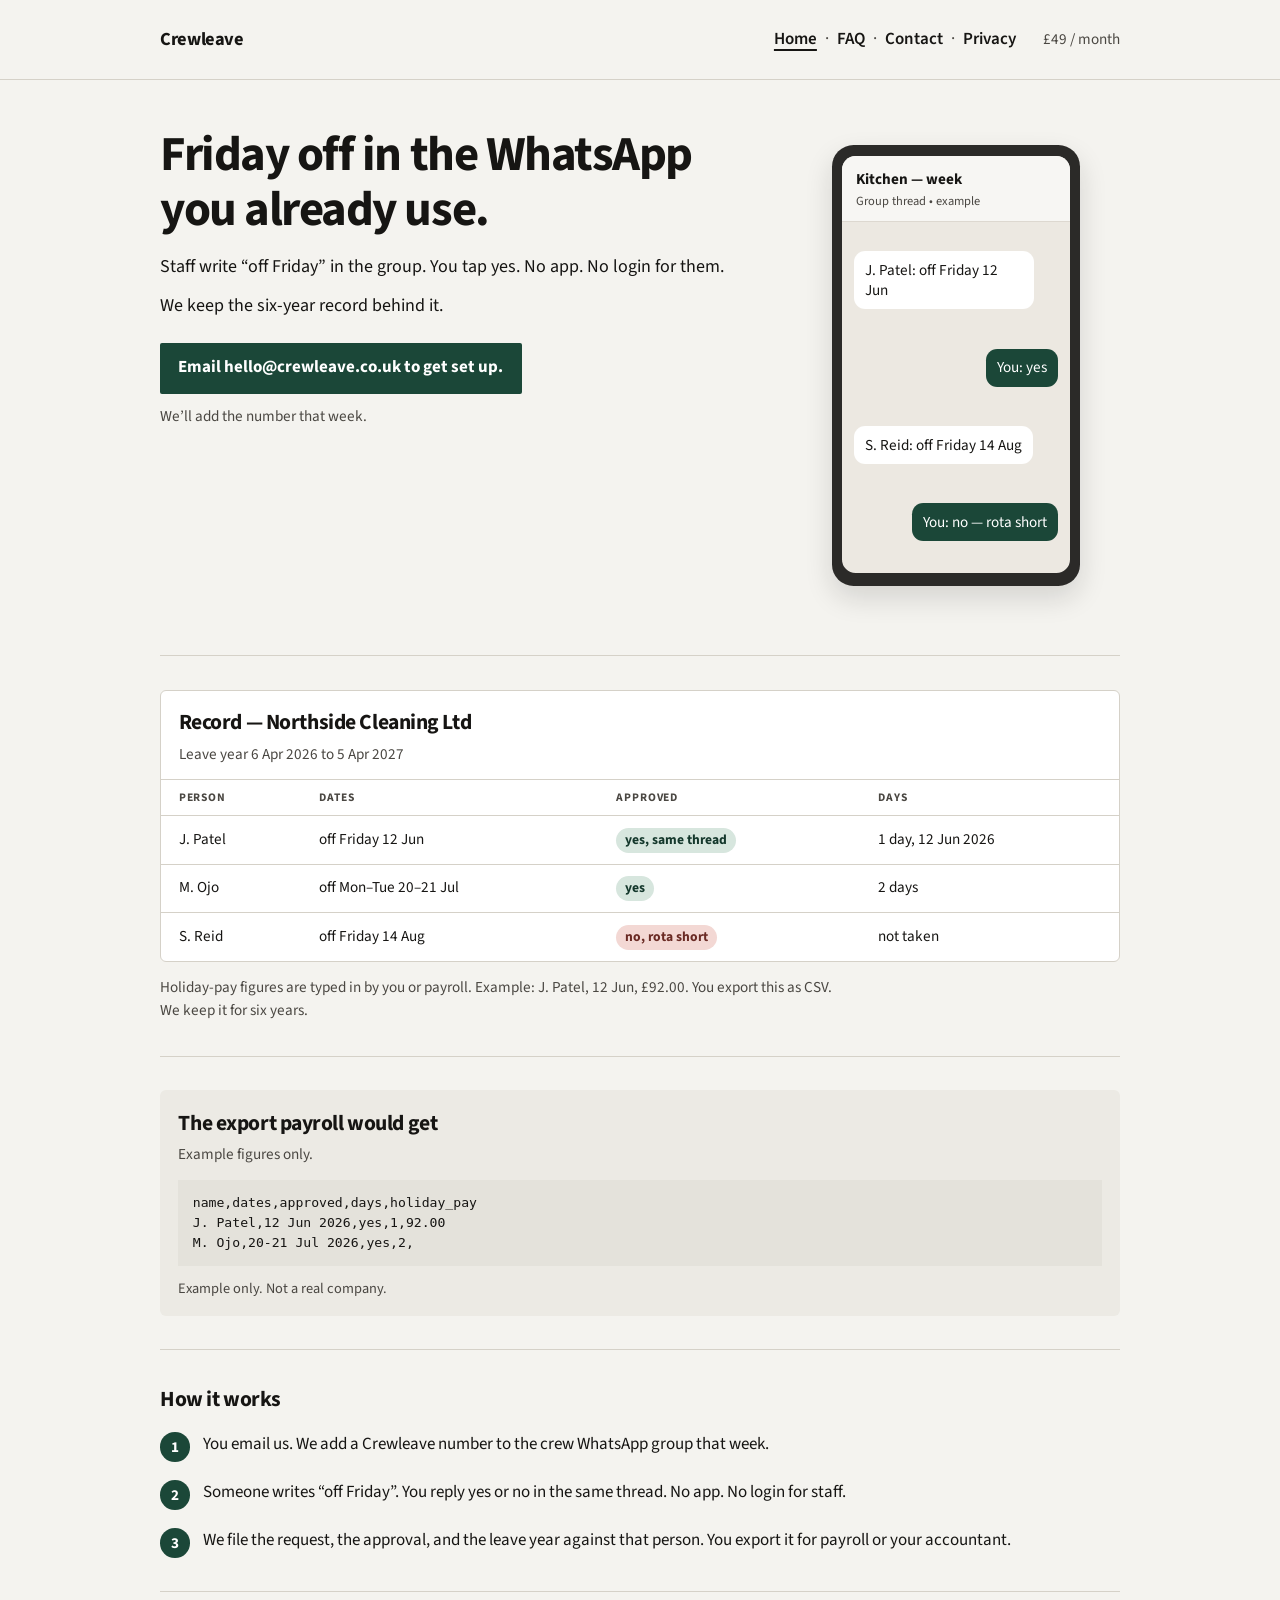
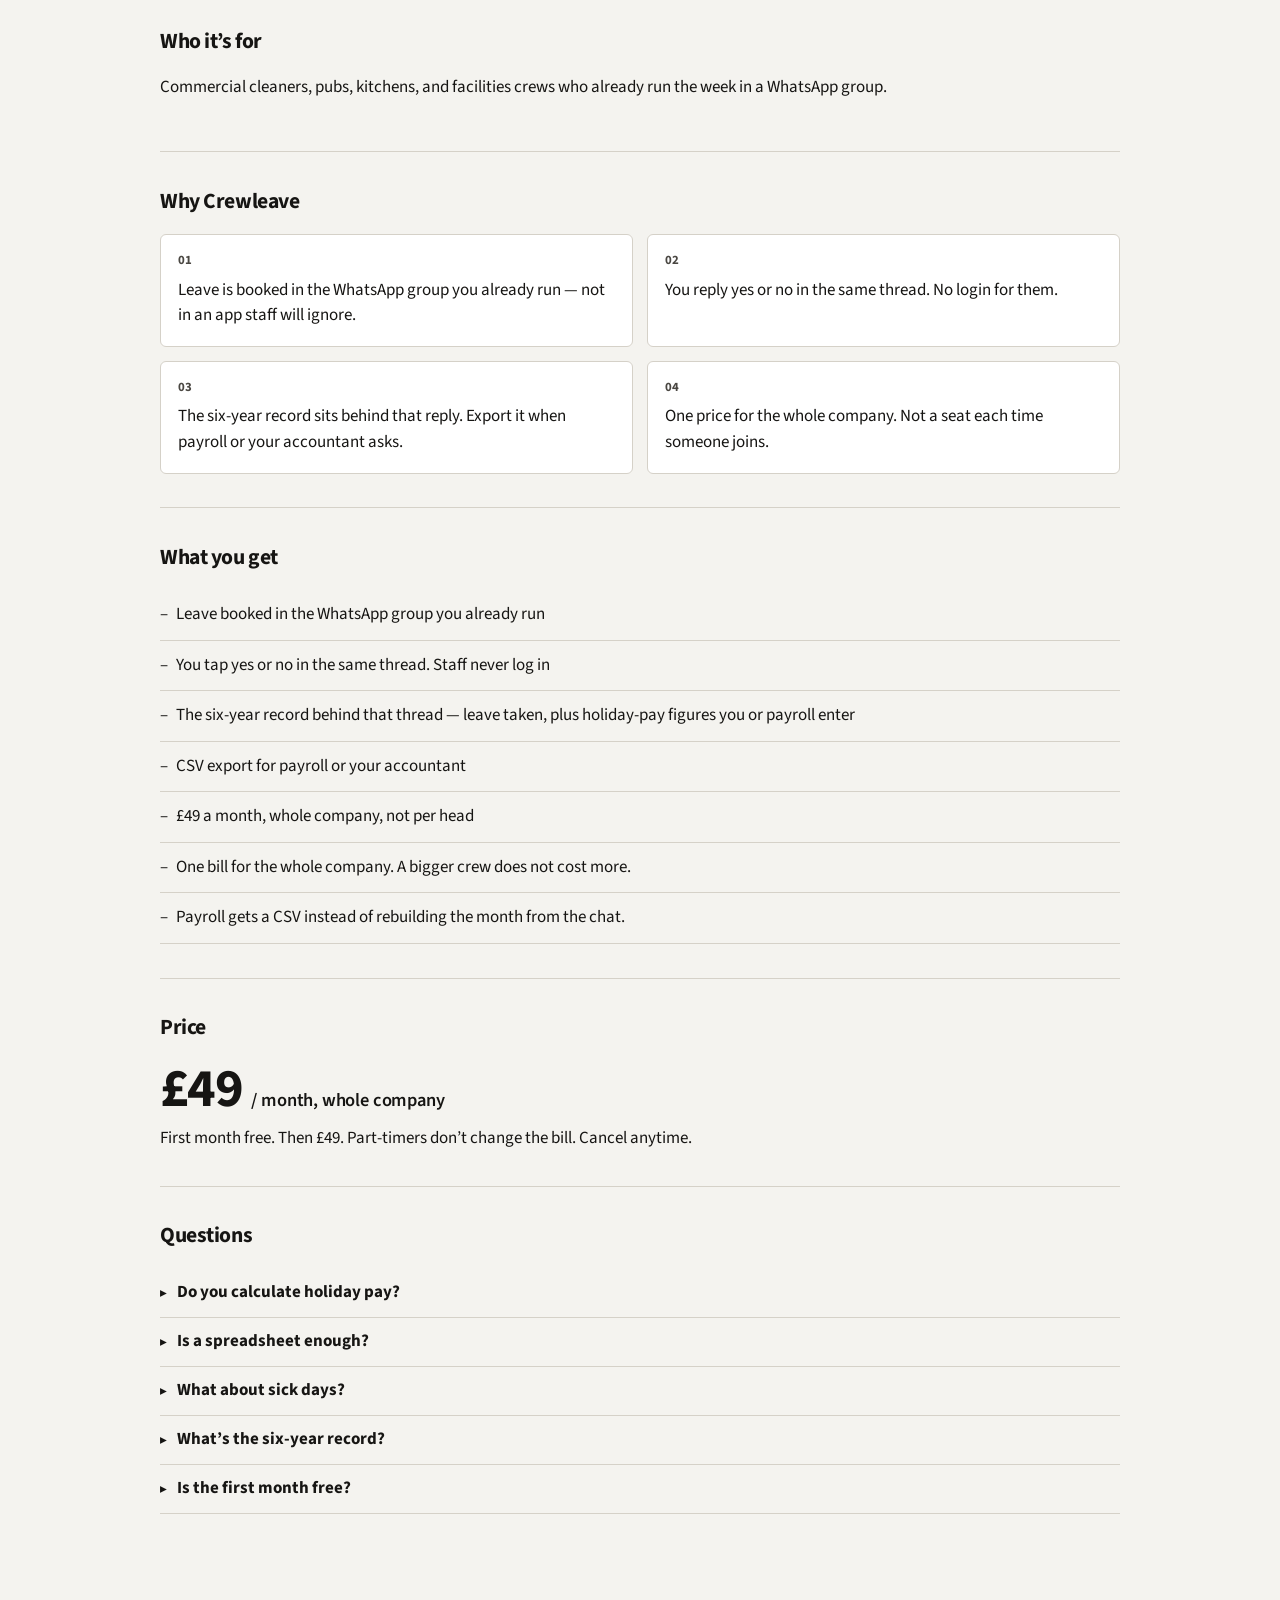
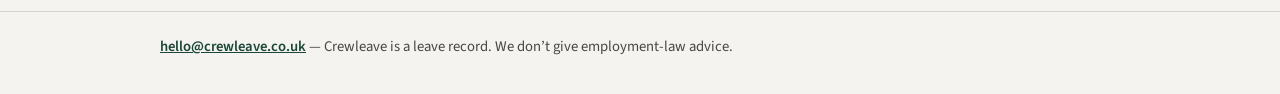
==== index.html @ d90e50fc "Ship professional Crewleave site on GitHub Pages Replace the craft one-pager with the locked four-pa" ====
<!DOCTYPE html>
<html lang="en-GB">
<head>
  <meta charset="utf-8" />
  <meta name="viewport" content="width=device-width, initial-scale=1" />
  <title>Crewleave — Friday off in the WhatsApp you already use.</title>
  <meta name="description" content="Staff write “off Friday” in the group. You tap yes. No app. No login for them. We keep the six-year record behind it. First month free. Then £49 a month, whole company." />
  <meta name="theme-color" content="#f4f3ef" />
  <link rel="canonical" href="https://crewleave.co.uk/" />
  <link rel="icon" href="/favicon.svg" type="image/svg+xml" />
  <link rel="apple-touch-icon" href="/apple-touch-icon.png" />
  <meta property="og:type" content="website" />
  <meta property="og:site_name" content="Crewleave" />
  <meta property="og:title" content="Crewleave — Friday off in the WhatsApp you already use." />
  <meta property="og:description" content="Staff write “off Friday” in the group. You tap yes. No app. No login for them. We keep the six-year record behind it." />
  <meta property="og:url" content="https://crewleave.co.uk/" />
  <meta property="og:image" content="https://crewleave.co.uk/og.png" />
  <meta property="og:locale" content="en_GB" />
  <meta name="twitter:card" content="summary_large_image" />
  <meta name="twitter:title" content="Crewleave — Friday off in the WhatsApp you already use." />
  <meta name="twitter:description" content="Staff write “off Friday” in the group. You tap yes. No app. No login for them. We keep the six-year record behind it." />
  <meta name="twitter:image" content="https://crewleave.co.uk/og.png" />
  <link rel="stylesheet" href="styles.css" />
</head>
<body>
  <a class="skip" href="#main">Skip to content</a>
  <header class="site-header">
    <div class="wrap header-inner">
      <a class="mark" href="/">Crewleave</a>
      <nav class="site-nav" aria-label="Primary">
        <a href="/" aria-current="page">Home</a><span class="sep" aria-hidden="true"> · </span>
        <a href="/faq.html">FAQ</a><span class="sep" aria-hidden="true"> · </span>
        <a href="/contact.html">Contact</a><span class="sep" aria-hidden="true"> · </span>
        <a href="/privacy.html">Privacy</a>
      </nav>
      <p class="price-tag">£49 / month</p>
    </div>
  </header>

  <main id="main" class="page-main">
    <div class="wrap">
      <section class="hero">
        <div>
          <h1>Friday off in the WhatsApp you already use.</h1>
          <p class="lede">Staff write “off Friday” in the group. You tap yes. No app. No login for them.</p>
          <p class="lede">We keep the six-year record behind it.</p>
          <a class="cta" href="mailto:hello@crewleave.co.uk">Email hello@crewleave.co.uk to get set up.</a>
          <p class="cta-note">We’ll add the number that week.</p>
        </div>
        <figure class="phone" aria-label="Example group thread only">
          <div class="phone-screen">
            <div class="phone-bar">
              <div class="phone-title">Kitchen — week</div>
              <div class="phone-sub">Group thread • example</div>
            </div>
            <div class="thread">
              <p class="bubble in">J. Patel: off Friday 12 Jun</p>
              <p class="bubble out">You: yes</p>
              <p class="bubble in">S. Reid: off Friday 14 Aug</p>
              <p class="bubble out">You: no — rota short</p>
            </div>
          </div>
        </figure>
      </section>

      <section class="section" aria-labelledby="record-title">
        <div class="record">
          <div class="record-head">
            <h2 id="record-title">Record — Northside Cleaning Ltd</h2>
            <p class="record-sub">Leave year 6 Apr 2026 to 5 Apr 2027</p>
          </div>
          <table class="record-table">
            <thead>
              <tr>
                <th scope="col">Person</th>
                <th scope="col">Dates</th>
                <th scope="col">Approved</th>
                <th scope="col">Days</th>
              </tr>
            </thead>
            <tbody>
              <tr>
                <td data-label="Person">J. Patel</td>
                <td data-label="Dates">off Friday 12 Jun</td>
                <td data-label="Approved"><span class="pill yes">yes, same thread</span></td>
                <td data-label="Days">1 day, 12 Jun 2026</td>
              </tr>
              <tr>
                <td data-label="Person">M. Ojo</td>
                <td data-label="Dates">off Mon–Tue 20–21 Jul</td>
                <td data-label="Approved"><span class="pill yes">yes</span></td>
                <td data-label="Days">2 days</td>
              </tr>
              <tr>
                <td data-label="Person">S. Reid</td>
                <td data-label="Dates">off Friday 14 Aug</td>
                <td data-label="Approved"><span class="pill no">no, rota short</span></td>
                <td data-label="Days">not taken</td>
              </tr>
            </tbody>
          </table>
        </div>
        <p class="record-note">Holiday-pay figures are typed in by you or payroll. Example: J. Patel, 12 Jun, £92.00. You export this as CSV. We keep it for six years.</p>
      </section>

      <section class="section" aria-labelledby="csv-title">
        <div class="csv">
          <h2 id="csv-title">The export payroll would get</h2>
          <p class="csv-kicker">Example figures only.</p>
          <pre>name,dates,approved,days,holiday_pay
J. Patel,12 Jun 2026,yes,1,92.00
M. Ojo,20-21 Jul 2026,yes,2,</pre>
          <p class="csv-caption">Example only. Not a real company.</p>
        </div>
      </section>

      <section class="section" aria-labelledby="how-title">
        <h2 id="how-title">How it works</h2>
        <ol class="steps">
          <li><span class="num" aria-hidden="true">1</span><span>You email us. We add a Crewleave number to the crew WhatsApp group that week.</span></li>
          <li><span class="num" aria-hidden="true">2</span><span>Someone writes “off Friday”. You reply yes or no in the same thread. No app. No login for staff.</span></li>
          <li><span class="num" aria-hidden="true">3</span><span>We file the request, the approval, and the leave year against that person. You export it for payroll or your accountant.</span></li>
        </ol>
      </section>

      <section class="section" aria-labelledby="who-title">
        <h2 id="who-title">Who it’s for</h2>
        <p>Commercial cleaners, pubs, kitchens, and facilities crews who already run the week in a WhatsApp group.</p>
      </section>

      <section class="section" aria-labelledby="why-title">
        <h2 id="why-title">Why Crewleave</h2>
        <div class="why-grid">
          <article class="why-card">
            <span class="why-n">01</span>
            <p>Leave is booked in the WhatsApp group you already run — not in an app staff will ignore.</p>
          </article>
          <article class="why-card">
            <span class="why-n">02</span>
            <p>You reply yes or no in the same thread. No login for them.</p>
          </article>
          <article class="why-card">
            <span class="why-n">03</span>
            <p>The six-year record sits behind that reply. Export it when payroll or your accountant asks.</p>
          </article>
          <article class="why-card">
            <span class="why-n">04</span>
            <p>One price for the whole company. Not a seat each time someone joins.</p>
          </article>
        </div>
      </section>

      <section class="section" aria-labelledby="get-title">
        <h2 id="get-title">What you get</h2>
        <ul class="get">
          <li>Leave booked in the WhatsApp group you already run</li>
          <li>You tap yes or no in the same thread. Staff never log in</li>
          <li>The six-year record behind that thread — leave taken, plus holiday-pay figures you or payroll enter</li>
          <li>CSV export for payroll or your accountant</li>
          <li>£49 a month, whole company, not per head</li>
          <li>One bill for the whole company. A bigger crew does not cost more.</li>
          <li>Payroll gets a CSV instead of rebuilding the month from the chat.</li>
        </ul>
      </section>

      <section class="section price-block">
        <h2>Price</h2>
        <p class="amount">£49 <span>/ month, whole company</span></p>
        <p>First month free. Then £49. Part-timers don’t change the bill. Cancel anytime.</p>
      </section>

      <section class="section faq" aria-labelledby="q-title">
        <h2 id="q-title">Questions</h2>
        <details>
          <summary>Do you calculate holiday pay?</summary>
          <p>No. You or payroll already do. We store the figure and the days. We are not your HR advisor.</p>
        </details>
        <details>
          <summary>Is a spreadsheet enough?</summary>
          <p>Yes. You can keep records in any format you reasonably think fit. Crewleave is for when that spreadsheet stays empty.</p>
        </details>
        <details>
          <summary>What about sick days?</summary>
          <p>Holiday only. Keep sickness off this thread.</p>
        </details>
        <details>
          <summary>What’s the six-year record?</summary>
          <p>UK employers now have to keep adequate annual-leave and holiday-pay records for six years. A spreadsheet is allowed. This is the version that gets filled in, because it lives in the group.</p>
        </details>
        <details>
          <summary>Is the first month free?</summary>
          <p>Yes. Use it with a live crew. Then £49 a month. Cancel anytime — including in that first month.</p>
        </details>
      </section>
    </div>
  </main>

  <footer class="site-footer">
    <div class="wrap">
      <p><a href="mailto:hello@crewleave.co.uk">hello@crewleave.co.uk</a> — Crewleave is a leave record. We don’t give employment-law advice.</p>
    </div>
  </footer>
</body>
</html>
---- styles.css ----
@font-face {
  font-family: "Source Sans 3";
  font-style: normal;
  font-weight: 400;
  font-display: swap;
  src: url("fonts/source-sans-3-400.woff2") format("woff2");
}
@font-face {
  font-family: "Source Sans 3";
  font-style: normal;
  font-weight: 600;
  font-display: swap;
  src: url("fonts/source-sans-3-600.woff2") format("woff2");
}
@font-face {
  font-family: "Source Sans 3";
  font-style: normal;
  font-weight: 700;
  font-display: swap;
  src: url("fonts/source-sans-3-700.woff2") format("woff2");
}

:root {
  --paper: #f4f3ef;
  --ink: #161513;
  --accent: #1b4738;
  --muted: #4a4742;
  --rule: #d5d1c8;
  --card: #fff;
  --yes-bg: #d7e6de;
  --yes-ink: #14382c;
  --no-bg: #f3d8d4;
  --no-ink: #6a2a24;
  --phone: #2b2a28;
  --thread: #ece8e1;
  --csv: #eceae4;
  --focus: #1b4738;
}

*,
*::before,
*::after { box-sizing: border-box; }

html { scroll-behavior: smooth; }

html, body {
  margin: 0;
  padding: 0;
}

body {
  font-family: "Source Sans 3", "Segoe UI", system-ui, sans-serif;
  background: var(--paper);
  color: var(--ink);
  line-height: 1.5;
  font-size: 1.0625rem;
}

img { max-width: 100%; height: auto; }

a { color: var(--accent); }

a:hover { text-decoration-thickness: 2px; }

:focus-visible {
  outline: 2px solid var(--focus);
  outline-offset: 3px;
}

.skip {
  position: absolute;
  left: 0.75rem;
  top: -3rem;
  background: var(--accent);
  color: #fff;
  padding: 0.6rem 0.9rem;
  text-decoration: none;
  z-index: 10;
}
.skip:focus { top: 0.75rem; }

.wrap {
  width: min(960px, calc(100% - 2rem));
  margin-inline: auto;
}

.site-header {
  border-bottom: 1px solid var(--rule);
}

.header-inner {
  display: flex;
  flex-wrap: wrap;
  align-items: center;
  gap: 0.75rem 1.25rem;
  padding: 1.1rem 0;
}

.mark {
  font-weight: 700;
  font-size: 1.15rem;
  color: var(--ink);
  text-decoration: none;
  letter-spacing: -0.02em;
}

.site-nav {
  display: flex;
  flex-wrap: wrap;
  align-items: center;
  gap: 0.15rem 0;
  margin-left: auto;
}

.site-nav a {
  color: var(--ink);
  text-decoration: none;
  padding: 0.55rem 0.45rem;
  min-height: 44px;
  display: inline-flex;
  align-items: center;
  font-weight: 600;
}

.site-nav a[aria-current="page"] {
  text-decoration: underline;
  text-underline-offset: 0.28em;
  text-decoration-thickness: 1.5px;
}

.site-nav .sep {
  color: var(--muted);
  user-select: none;
  padding: 0 0.05rem;
}

.price-tag {
  margin: 0;
  color: var(--muted);
  font-size: 0.95rem;
  font-weight: 400;
}

.page-main { padding-bottom: 4rem; }

.hero {
  display: grid;
  gap: 2.25rem;
  padding: 2.4rem 0 2.75rem;
}

@media (min-width: 860px) {
  .hero {
    grid-template-columns: 1fr 20.5rem;
    align-items: start;
    gap: 3rem;
    padding: 3rem 0 3.25rem;
  }
}

h1 {
  font-size: clamp(2rem, 5vw, 3.05rem);
  line-height: 1.12;
  letter-spacing: -0.03em;
  font-weight: 700;
  margin: 0 0 1rem;
}

.lede {
  margin: 0;
  max-width: 36rem;
  font-size: 1.125rem;
}

.lede + .lede { margin-top: 0.7rem; }

.cta {
  display: inline-flex;
  align-items: center;
  justify-content: center;
  min-height: 48px;
  padding: 0.8rem 1.15rem;
  margin-top: 1.5rem;
  background: var(--accent);
  color: #fff;
  text-decoration: none;
  font-weight: 700;
  border-radius: 2px;
}

.cta:hover { filter: brightness(1.08); }

.cta-note {
  margin: 0.7rem 0 0;
  color: var(--muted);
  font-size: 0.95rem;
}

.phone {
  background: var(--phone);
  border-radius: 1.35rem;
  padding: 0.7rem 0.65rem 0.85rem;
  color: var(--ink);
  box-shadow: 0 12px 28px rgba(22, 21, 19, 0.14);
}

.phone-screen {
  background: var(--thread);
  border-radius: 0.85rem;
  overflow: hidden;
}

.phone-bar {
  background: #f7f6f3;
  padding: 0.7rem 0.85rem 0.65rem;
  border-bottom: 1px solid #ddd8d0;
}

.phone-title {
  font-weight: 700;
  font-size: 0.95rem;
}

.phone-sub {
  color: var(--muted);
  font-size: 0.78rem;
  margin-top: 0.1rem;
}

.thread {
  display: flex;
  flex-direction: column;
  gap: 0.55rem;
  padding: 0.85rem 0.7rem 1rem;
}

.bubble {
  max-width: 88%;
  padding: 0.55rem 0.7rem;
  border-radius: 0.7rem;
  font-size: 0.95rem;
  line-height: 1.35;
}

.bubble.in {
  align-self: flex-start;
  background: #fff;
}

.bubble.out {
  align-self: flex-end;
  background: var(--accent);
  color: #fff;
}

.section {
  padding: 2.1rem 0;
  border-top: 1px solid var(--rule);
}

.section h2 {
  margin: 0 0 1rem;
  font-size: 1.35rem;
  letter-spacing: -0.02em;
}

.record {
  background: var(--card);
  border: 1px solid var(--rule);
  border-radius: 6px;
  overflow: hidden;
}

.record-head {
  padding: 1rem 1.1rem 0.85rem;
}

.record-head h2 { margin: 0; }

.record-sub {
  margin: 0.25rem 0 0;
  color: var(--muted);
  font-size: 0.95rem;
}

.record-table {
  width: 100%;
  border-collapse: collapse;
  font-size: 0.95rem;
}

.record-table th {
  text-align: left;
  font-size: 0.72rem;
  letter-spacing: 0.08em;
  text-transform: uppercase;
  color: var(--muted);
  font-weight: 700;
  padding: 0.55rem 1.1rem;
  border-top: 1px solid var(--rule);
}

.record-table td {
  padding: 0.7rem 1.1rem;
  border-top: 1px solid var(--rule);
  vertical-align: top;
}

.pill {
  display: inline-block;
  border-radius: 999px;
  padding: 0.15rem 0.55rem;
  font-weight: 700;
  font-size: 0.85rem;
}

.pill.yes {
  background: var(--yes-bg);
  color: var(--yes-ink);
}

.pill.no {
  background: var(--no-bg);
  color: var(--no-ink);
}

.record-note {
  margin: 0.9rem 0 0;
  color: var(--muted);
  font-size: 0.95rem;
  max-width: 42rem;
}

.csv {
  background: var(--csv);
  border-radius: 6px;
  padding: 1.1rem 1.15rem 1rem;
}

.csv h2 { margin-bottom: 0.2rem; }

.csv-kicker {
  margin: 0 0 0.85rem;
  color: var(--muted);
  font-size: 0.95rem;
}

.csv pre {
  margin: 0;
  overflow-x: auto;
  background: #e4e2db;
  padding: 0.85rem 0.9rem;
  font-family: ui-monospace, "Cascadia Mono", "DejaVu Sans Mono", monospace;
  font-size: 0.82rem;
  line-height: 1.5;
  color: var(--ink);
}

.csv-caption {
  margin: 0.75rem 0 0;
  color: var(--muted);
  font-size: 0.9rem;
}

.steps {
  list-style: none;
  margin: 0;
  padding: 0;
  display: grid;
  gap: 1.15rem;
}

.steps li {
  display: grid;
  grid-template-columns: 1.85rem 1fr;
  gap: 0.85rem;
  align-items: start;
}

.num {
  width: 1.85rem;
  height: 1.85rem;
  border-radius: 50%;
  background: var(--accent);
  color: #fff;
  font-weight: 700;
  font-size: 0.95rem;
  display: inline-flex;
  align-items: center;
  justify-content: center;
}

.why-grid {
  display: grid;
  gap: 0.85rem;
}

@media (min-width: 700px) {
  .why-grid { grid-template-columns: 1fr 1fr; }
}

.why-card {
  background: var(--card);
  border: 1px solid var(--rule);
  border-radius: 6px;
  padding: 1rem 1.05rem 1.1rem;
}

.why-n {
  display: block;
  color: var(--muted);
  font-size: 0.8rem;
  font-weight: 700;
  letter-spacing: 0.04em;
  margin-bottom: 0.45rem;
}

.why-card p { margin: 0; }

.get {
  list-style: none;
  margin: 0;
  padding: 0;
}

.get li {
  padding: 0.75rem 0;
  border-bottom: 1px solid var(--rule);
  padding-left: 1rem;
  position: relative;
}

.get li::before {
  content: "–";
  position: absolute;
  left: 0;
}

.price-block .amount {
  font-size: clamp(2.4rem, 6vw, 3.4rem);
  font-weight: 700;
  letter-spacing: -0.03em;
  line-height: 1.05;
  margin: 0 0 0.55rem;
}

.price-block .amount span {
  font-size: 1.15rem;
  font-weight: 600;
  letter-spacing: -0.01em;
}

.price-block p { margin: 0; max-width: 36rem; }

.faq details {
  border-bottom: 1px solid var(--rule);
}

.faq summary {
  cursor: pointer;
  list-style: none;
  font-weight: 700;
  min-height: 48px;
  display: flex;
  align-items: center;
  gap: 0.65rem;
  padding: 0.7rem 0;
}

.faq summary::-webkit-details-marker { display: none; }

.faq summary::before {
  content: "▸";
  color: var(--ink);
  font-size: 0.85rem;
  line-height: 1;
}

.faq details[open] summary::before { content: "▾"; }

.faq details p {
  margin: 0 0 0.95rem 1.35rem;
  color: var(--ink);
  max-width: 40rem;
}

.inner {
  padding: 2.4rem 0 1rem;
  max-width: 40rem;
}

.inner h1 { margin-bottom: 1.25rem; }

.inner p { margin: 0 0 0.9rem; }

.stack p:last-child { margin-bottom: 0; }

.site-footer {
  border-top: 1px solid var(--rule);
  padding: 1.5rem 0 2.25rem;
  color: var(--muted);
  font-size: 0.92rem;
}

.site-footer p { margin: 0; max-width: 42rem; }

.site-footer a { color: var(--accent); font-weight: 600; }

@media (max-width: 699px) {
  .record-table thead { display: none; }
  .record-table,
  .record-table tbody,
  .record-table tr,
  .record-table td { display: block; width: 100%; }
  .record-table tr {
    padding: 0.75rem 1.1rem 0.85rem;
    border-top: 1px solid var(--rule);
  }
  .record-table td {
    padding: 0.15rem 0;
    border: 0;
  }
  .record-table td::before {
    content: attr(data-label);
    display: block;
    font-size: 0.72rem;
    letter-spacing: 0.08em;
    text-transform: uppercase;
    color: var(--muted);
    font-weight: 700;
    margin-bottom: 0.1rem;
  }
}

@media (max-width: 600px) {
  .header-inner { padding: 0.85rem 0; }
  .site-nav { margin-left: 0; width: 100%; }
  .cta { width: 100%; }
}
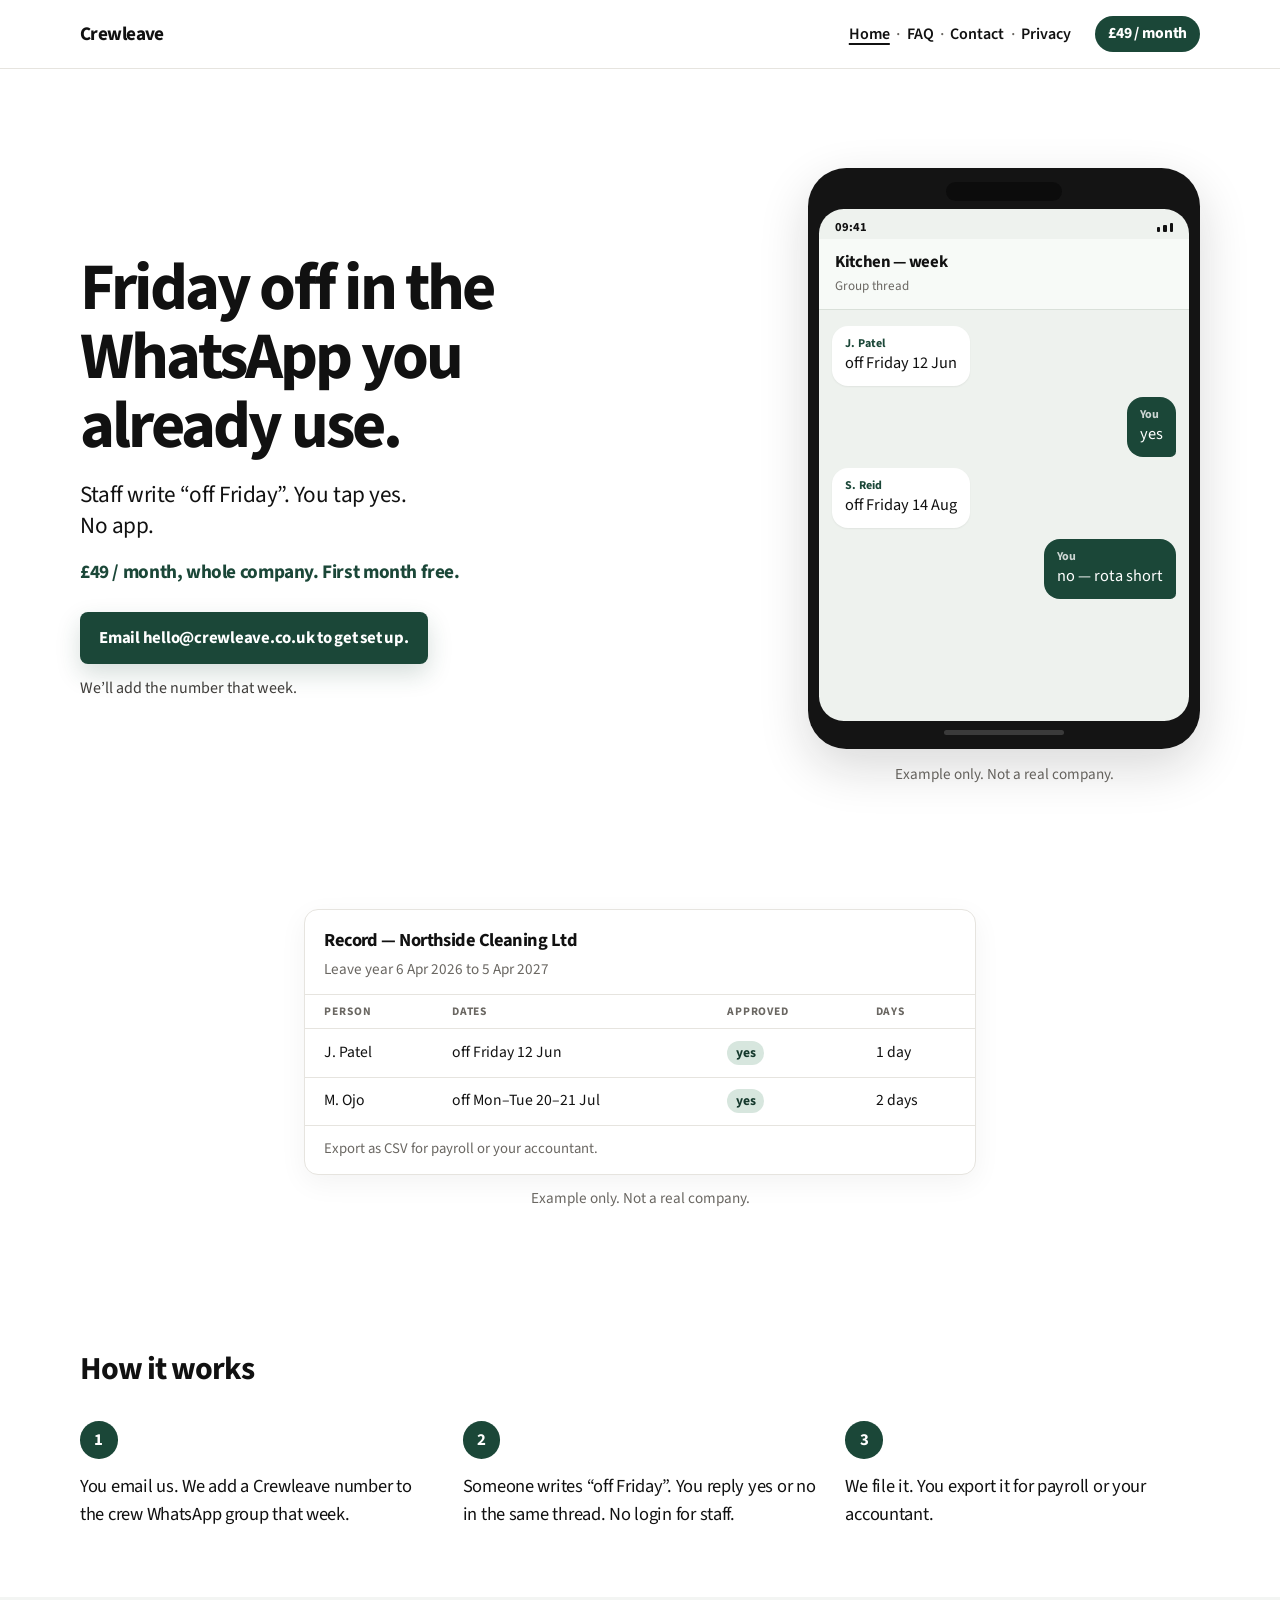
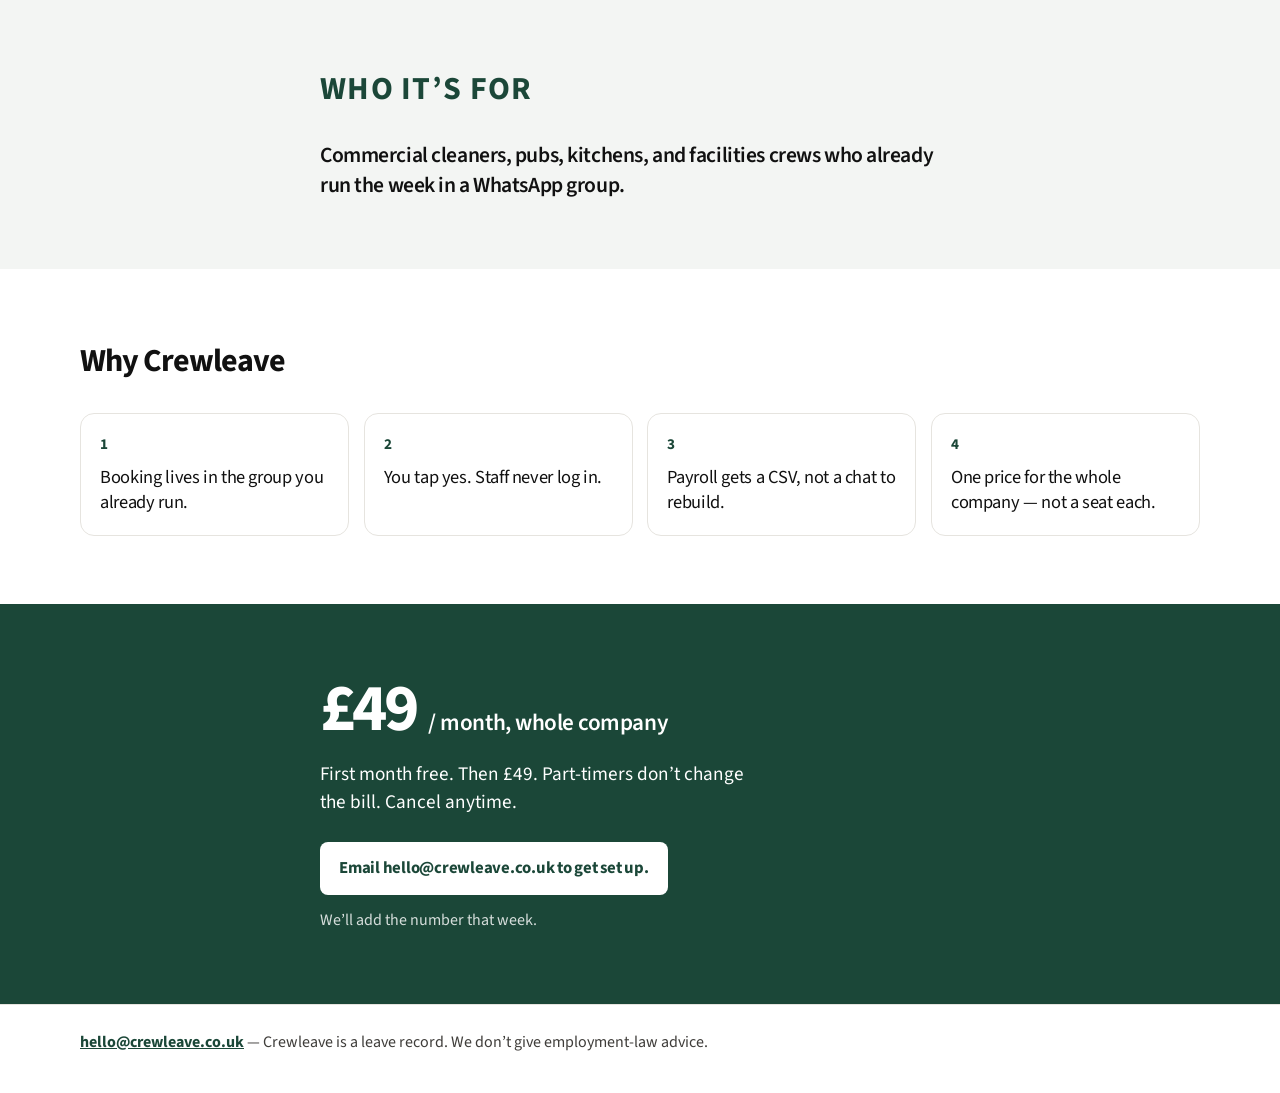
==== commit 6ce5156d: "Rebuild home as a product first screen Replace the beige document layout with a white product page: " ====
--- a/index.html
+++ b/index.html
@@ -4,21 +4,21 @@
   <meta charset="utf-8" />
   <meta name="viewport" content="width=device-width, initial-scale=1" />
   <title>Crewleave — Friday off in the WhatsApp you already use.</title>
-  <meta name="description" content="Staff write “off Friday” in the group. You tap yes. No app. No login for them. We keep the six-year record behind it. First month free. Then £49 a month, whole company." />
-  <meta name="theme-color" content="#f4f3ef" />
+  <meta name="description" content="Staff write “off Friday”. You tap yes. No app. £49 / month, whole company. First month free. We keep the six-year record behind it." />
+  <meta name="theme-color" content="#ffffff" />
   <link rel="canonical" href="https://crewleave.co.uk/" />
   <link rel="icon" href="/favicon.svg" type="image/svg+xml" />
   <link rel="apple-touch-icon" href="/apple-touch-icon.png" />
   <meta property="og:type" content="website" />
   <meta property="og:site_name" content="Crewleave" />
   <meta property="og:title" content="Crewleave — Friday off in the WhatsApp you already use." />
-  <meta property="og:description" content="Staff write “off Friday” in the group. You tap yes. No app. No login for them. We keep the six-year record behind it." />
+  <meta property="og:description" content="Staff write “off Friday”. You tap yes. No app. £49 / month, whole company. First month free." />
   <meta property="og:url" content="https://crewleave.co.uk/" />
   <meta property="og:image" content="https://crewleave.co.uk/og.png" />
   <meta property="og:locale" content="en_GB" />
   <meta name="twitter:card" content="summary_large_image" />
   <meta name="twitter:title" content="Crewleave — Friday off in the WhatsApp you already use." />
-  <meta name="twitter:description" content="Staff write “off Friday” in the group. You tap yes. No app. No login for them. We keep the six-year record behind it." />
+  <meta name="twitter:description" content="Staff write “off Friday”. You tap yes. No app. £49 / month, whole company. First month free." />
   <meta name="twitter:image" content="https://crewleave.co.uk/og.png" />
   <link rel="stylesheet" href="styles.css" />
 </head>
@@ -33,37 +33,51 @@
         <a href="/contact.html">Contact</a><span class="sep" aria-hidden="true"> · </span>
         <a href="/privacy.html">Privacy</a>
       </nav>
-      <p class="price-tag">£49 / month</p>
+      <a class="price-pill" href="#price">£49 / month</a>
     </div>
   </header>
 
-  <main id="main" class="page-main">
-    <div class="wrap">
-      <section class="hero">
-        <div>
+  <main id="main">
+    <section class="hero">
+      <div class="wrap hero-grid">
+        <div class="hero-copy">
           <h1>Friday off in the WhatsApp you already use.</h1>
-          <p class="lede">Staff write “off Friday” in the group. You tap yes. No app. No login for them.</p>
-          <p class="lede">We keep the six-year record behind it.</p>
+          <p class="lede">Staff write “off Friday”. You tap yes. No app.</p>
+          <p class="offer">£49 / month, whole company. First month free.</p>
           <a class="cta" href="mailto:hello@crewleave.co.uk">Email hello@crewleave.co.uk to get set up.</a>
           <p class="cta-note">We’ll add the number that week.</p>
         </div>
-        <figure class="phone" aria-label="Example group thread only">
-          <div class="phone-screen">
-            <div class="phone-bar">
-              <div class="phone-title">Kitchen — week</div>
-              <div class="phone-sub">Group thread • example</div>
+
+        <figure class="device" aria-label="Example group thread only">
+          <div class="device-frame">
+            <div class="device-ear" aria-hidden="true"></div>
+            <div class="device-screen">
+              <div class="device-status" aria-hidden="true">
+                <span>09:41</span>
+                <span class="device-status-icons">
+                  <i></i><i></i><i></i>
+                </span>
+              </div>
+              <div class="chat-bar">
+                <div class="chat-title">Kitchen — week</div>
+                <div class="chat-sub">Group thread</div>
+              </div>
+              <div class="thread">
+                <p class="bubble in"><span class="who">J. Patel</span>off Friday 12 Jun</p>
+                <p class="bubble out"><span class="who">You</span>yes</p>
+                <p class="bubble in"><span class="who">S. Reid</span>off Friday 14 Aug</p>
+                <p class="bubble out"><span class="who">You</span>no — rota short</p>
+              </div>
             </div>
-            <div class="thread">
-              <p class="bubble in">J. Patel: off Friday 12 Jun</p>
-              <p class="bubble out">You: yes</p>
-              <p class="bubble in">S. Reid: off Friday 14 Aug</p>
-              <p class="bubble out">You: no — rota short</p>
-            </div>
+            <div class="device-home" aria-hidden="true"></div>
           </div>
+          <figcaption>Example only. Not a real company.</figcaption>
         </figure>
-      </section>
+      </div>
+    </section>
 
-      <section class="section" aria-labelledby="record-title">
+    <section class="band record-band" aria-labelledby="record-title">
+      <div class="wrap">
         <div class="record">
           <div class="record-head">
             <h2 id="record-title">Record — Northside Cleaning Ltd</h2>
@@ -82,8 +96,8 @@
               <tr>
                 <td data-label="Person">J. Patel</td>
                 <td data-label="Dates">off Friday 12 Jun</td>
-                <td data-label="Approved"><span class="pill yes">yes, same thread</span></td>
-                <td data-label="Days">1 day, 12 Jun 2026</td>
+                <td data-label="Approved"><span class="pill yes">yes</span></td>
+                <td data-label="Days">1 day</td>
               </tr>
               <tr>
                 <td data-label="Person">M. Ojo</td>
@@ -91,108 +105,73 @@
                 <td data-label="Approved"><span class="pill yes">yes</span></td>
                 <td data-label="Days">2 days</td>
               </tr>
-              <tr>
-                <td data-label="Person">S. Reid</td>
-                <td data-label="Dates">off Friday 14 Aug</td>
-                <td data-label="Approved"><span class="pill no">no, rota short</span></td>
-                <td data-label="Days">not taken</td>
-              </tr>
             </tbody>
           </table>
+          <p class="record-hint">Export as CSV for payroll or your accountant.</p>
         </div>
-        <p class="record-note">Holiday-pay figures are typed in by you or payroll. Example: J. Patel, 12 Jun, £92.00. You export this as CSV. We keep it for six years.</p>
-      </section>
+        <p class="record-caption">Example only. Not a real company.</p>
+      </div>
+    </section>
 
-      <section class="section" aria-labelledby="csv-title">
-        <div class="csv">
-          <h2 id="csv-title">The export payroll would get</h2>
-          <p class="csv-kicker">Example figures only.</p>
-          <pre>name,dates,approved,days,holiday_pay
-J. Patel,12 Jun 2026,yes,1,92.00
-M. Ojo,20-21 Jul 2026,yes,2,</pre>
-          <p class="csv-caption">Example only. Not a real company.</p>
-        </div>
-      </section>
-
-      <section class="section" aria-labelledby="how-title">
+    <section class="band" aria-labelledby="how-title">
+      <div class="wrap">
         <h2 id="how-title">How it works</h2>
         <ol class="steps">
-          <li><span class="num" aria-hidden="true">1</span><span>You email us. We add a Crewleave number to the crew WhatsApp group that week.</span></li>
-          <li><span class="num" aria-hidden="true">2</span><span>Someone writes “off Friday”. You reply yes or no in the same thread. No app. No login for staff.</span></li>
-          <li><span class="num" aria-hidden="true">3</span><span>We file the request, the approval, and the leave year against that person. You export it for payroll or your accountant.</span></li>
+          <li>
+            <span class="num" aria-hidden="true">1</span>
+            <p>You email us. We add a Crewleave number to the crew WhatsApp group that week.</p>
+          </li>
+          <li>
+            <span class="num" aria-hidden="true">2</span>
+            <p>Someone writes “off Friday”. You reply yes or no in the same thread. No login for staff.</p>
+          </li>
+          <li>
+            <span class="num" aria-hidden="true">3</span>
+            <p>We file it. You export it for payroll or your accountant.</p>
+          </li>
         </ol>
-      </section>
+      </div>
+    </section>
 
-      <section class="section" aria-labelledby="who-title">
+    <section class="band who-band" aria-labelledby="who-title">
+      <div class="wrap who">
         <h2 id="who-title">Who it’s for</h2>
         <p>Commercial cleaners, pubs, kitchens, and facilities crews who already run the week in a WhatsApp group.</p>
-      </section>
+      </div>
+    </section>
 
-      <section class="section" aria-labelledby="why-title">
+    <section class="band" aria-labelledby="why-title">
+      <div class="wrap">
         <h2 id="why-title">Why Crewleave</h2>
-        <div class="why-grid">
+        <div class="why-strip">
           <article class="why-card">
-            <span class="why-n">01</span>
-            <p>Leave is booked in the WhatsApp group you already run — not in an app staff will ignore.</p>
+            <span class="why-n">1</span>
+            <p>Booking lives in the group you already run.</p>
           </article>
           <article class="why-card">
-            <span class="why-n">02</span>
-            <p>You reply yes or no in the same thread. No login for them.</p>
+            <span class="why-n">2</span>
+            <p>You tap yes. Staff never log in.</p>
           </article>
           <article class="why-card">
-            <span class="why-n">03</span>
-            <p>The six-year record sits behind that reply. Export it when payroll or your accountant asks.</p>
+            <span class="why-n">3</span>
+            <p>Payroll gets a CSV, not a chat to rebuild.</p>
           </article>
           <article class="why-card">
-            <span class="why-n">04</span>
-            <p>One price for the whole company. Not a seat each time someone joins.</p>
+            <span class="why-n">4</span>
+            <p>One price for the whole company — not a seat each.</p>
           </article>
         </div>
-      </section>
+      </div>
+    </section>
 
-      <section class="section" aria-labelledby="get-title">
-        <h2 id="get-title">What you get</h2>
-        <ul class="get">
-          <li>Leave booked in the WhatsApp group you already run</li>
-          <li>You tap yes or no in the same thread. Staff never log in</li>
-          <li>The six-year record behind that thread — leave taken, plus holiday-pay figures you or payroll enter</li>
-          <li>CSV export for payroll or your accountant</li>
-          <li>£49 a month, whole company, not per head</li>
-          <li>One bill for the whole company. A bigger crew does not cost more.</li>
-          <li>Payroll gets a CSV instead of rebuilding the month from the chat.</li>
-        </ul>
-      </section>
-
-      <section class="section price-block">
-        <h2>Price</h2>
-        <p class="amount">£49 <span>/ month, whole company</span></p>
-        <p>First month free. Then £49. Part-timers don’t change the bill. Cancel anytime.</p>
-      </section>
-
-      <section class="section faq" aria-labelledby="q-title">
-        <h2 id="q-title">Questions</h2>
-        <details>
-          <summary>Do you calculate holiday pay?</summary>
-          <p>No. You or payroll already do. We store the figure and the days. We are not your HR advisor.</p>
-        </details>
-        <details>
-          <summary>Is a spreadsheet enough?</summary>
-          <p>Yes. You can keep records in any format you reasonably think fit. Crewleave is for when that spreadsheet stays empty.</p>
-        </details>
-        <details>
-          <summary>What about sick days?</summary>
-          <p>Holiday only. Keep sickness off this thread.</p>
-        </details>
-        <details>
-          <summary>What’s the six-year record?</summary>
-          <p>UK employers now have to keep adequate annual-leave and holiday-pay records for six years. A spreadsheet is allowed. This is the version that gets filled in, because it lives in the group.</p>
-        </details>
-        <details>
-          <summary>Is the first month free?</summary>
-          <p>Yes. Use it with a live crew. Then £49 a month. Cancel anytime — including in that first month.</p>
-        </details>
-      </section>
-    </div>
+    <section class="price-band" id="price" aria-labelledby="price-title">
+      <div class="wrap price-inner">
+        <h2 id="price-title">£49 <span>/ month, whole company</span></h2>
+        <p class="price-terms">First month free. Then £49. Part-timers don’t change the bill. Cancel anytime.</p>
+        <a class="cta cta-light" href="mailto:hello@crewleave.co.uk">Email hello@crewleave.co.uk to get set up.</a>
+        <p class="price-note">We’ll add the number that week.</p>
+      </div>
+    </section>
   </main>
 
   <footer class="site-footer">
--- a/styles.css
+++ b/styles.css
@@ -21,20 +21,21 @@
 }
 
 :root {
-  --paper: #f4f3ef;
-  --ink: #161513;
+  --bg: #ffffff;
+  --ink: #111111;
+  --muted: #3f3d3a;
+  --soft: #6a6762;
   --accent: #1b4738;
-  --muted: #4a4742;
-  --rule: #d5d1c8;
-  --card: #fff;
+  --accent-ink: #ffffff;
+  --line: #e6e4df;
+  --card: #ffffff;
+  --wash: #f3f5f3;
   --yes-bg: #d7e6de;
   --yes-ink: #14382c;
-  --no-bg: #f3d8d4;
-  --no-ink: #6a2a24;
-  --phone: #2b2a28;
-  --thread: #ece8e1;
-  --csv: #eceae4;
+  --phone: #141414;
+  --thread: #eef2ee;
   --focus: #1b4738;
+  --shadow: 0 18px 50px rgba(17, 17, 17, 0.16);
 }
 
 *,
@@ -50,10 +51,11 @@
 
 body {
   font-family: "Source Sans 3", "Segoe UI", system-ui, sans-serif;
-  background: var(--paper);
+  background: var(--bg);
   color: var(--ink);
   line-height: 1.5;
-  font-size: 1.0625rem;
+  font-size: 1.125rem;
+  -webkit-font-smoothing: antialiased;
 }
 
 img { max-width: 100%; height: auto; }
@@ -75,51 +77,58 @@
   color: #fff;
   padding: 0.6rem 0.9rem;
   text-decoration: none;
-  z-index: 10;
+  z-index: 80;
 }
 .skip:focus { top: 0.75rem; }
 
 .wrap {
-  width: min(960px, calc(100% - 2rem));
+  width: min(1120px, calc(100% - 2.5rem));
   margin-inline: auto;
 }
 
 .site-header {
-  border-bottom: 1px solid var(--rule);
+  position: sticky;
+  top: 0;
+  z-index: 50;
+  background: rgba(255, 255, 255, 0.92);
+  backdrop-filter: blur(16px);
+  -webkit-backdrop-filter: blur(16px);
+  border-bottom: 1px solid var(--line);
 }
 
 .header-inner {
   display: flex;
   flex-wrap: wrap;
   align-items: center;
-  gap: 0.75rem 1.25rem;
-  padding: 1.1rem 0;
+  gap: 0.65rem 1.1rem;
+  min-height: 4.25rem;
+  padding: 0.7rem 0;
 }
 
 .mark {
   font-weight: 700;
-  font-size: 1.15rem;
+  font-size: 1.2rem;
   color: var(--ink);
   text-decoration: none;
-  letter-spacing: -0.02em;
+  letter-spacing: -0.03em;
 }
 
 .site-nav {
   display: flex;
   flex-wrap: wrap;
   align-items: center;
-  gap: 0.15rem 0;
   margin-left: auto;
 }
 
 .site-nav a {
   color: var(--ink);
   text-decoration: none;
-  padding: 0.55rem 0.45rem;
+  padding: 0.5rem 0.4rem;
   min-height: 44px;
   display: inline-flex;
   align-items: center;
   font-weight: 600;
+  font-size: 1rem;
 }
 
 .site-nav a[aria-current="page"] {
@@ -129,164 +138,272 @@
 }
 
 .site-nav .sep {
-  color: var(--muted);
+  color: var(--soft);
   user-select: none;
-  padding: 0 0.05rem;
-}
-
-.price-tag {
-  margin: 0;
-  color: var(--muted);
-  font-size: 0.95rem;
-  font-weight: 400;
-}
-
-.page-main { padding-bottom: 4rem; }
+}
+
+.price-pill {
+  display: inline-flex;
+  align-items: center;
+  justify-content: center;
+  min-height: 2.25rem;
+  padding: 0.35rem 0.8rem;
+  background: var(--accent);
+  color: var(--accent-ink);
+  text-decoration: none;
+  font-weight: 700;
+  font-size: 0.98rem;
+  letter-spacing: -0.01em;
+  border-radius: 999px;
+  white-space: nowrap;
+}
+
+.price-pill:hover {
+  filter: brightness(1.08);
+  text-decoration: none;
+}
 
 .hero {
+  padding: 2.25rem 0 3.25rem;
+}
+
+.hero-grid {
   display: grid;
-  gap: 2.25rem;
-  padding: 2.4rem 0 2.75rem;
-}
-
-@media (min-width: 860px) {
-  .hero {
-    grid-template-columns: 1fr 20.5rem;
-    align-items: start;
-    gap: 3rem;
-    padding: 3rem 0 3.25rem;
-  }
-}
-
-h1 {
-  font-size: clamp(2rem, 5vw, 3.05rem);
-  line-height: 1.12;
-  letter-spacing: -0.03em;
-  font-weight: 700;
-  margin: 0 0 1rem;
+  gap: 2.5rem;
+  align-items: center;
+}
+
+.hero-copy h1 {
+  font-size: clamp(2.35rem, 6.4vw, 4.15rem);
+  line-height: 1.04;
+  letter-spacing: -0.042em;
+  font-weight: 700;
+  margin: 0 0 1.15rem;
+  max-width: 14ch;
 }
 
 .lede {
   margin: 0;
-  max-width: 36rem;
-  font-size: 1.125rem;
-}
-
-.lede + .lede { margin-top: 0.7rem; }
+  font-size: clamp(1.2rem, 2vw, 1.45rem);
+  line-height: 1.35;
+  letter-spacing: -0.02em;
+  max-width: 22rem;
+}
+
+.offer {
+  margin: 1rem 0 0;
+  font-size: 1.2rem;
+  font-weight: 700;
+  letter-spacing: -0.02em;
+  color: var(--accent);
+}
 
 .cta {
   display: inline-flex;
   align-items: center;
   justify-content: center;
-  min-height: 48px;
-  padding: 0.8rem 1.15rem;
-  margin-top: 1.5rem;
+  min-height: 52px;
+  padding: 0.85rem 1.2rem;
+  margin-top: 1.6rem;
   background: var(--accent);
   color: #fff;
   text-decoration: none;
   font-weight: 700;
-  border-radius: 2px;
-}
-
-.cta:hover { filter: brightness(1.08); }
+  font-size: 1.05rem;
+  letter-spacing: -0.015em;
+  border-radius: 8px;
+  box-shadow: 0 10px 24px rgba(27, 71, 56, 0.18);
+}
+
+.cta:hover {
+  filter: brightness(1.08);
+  text-decoration: none;
+}
 
 .cta-note {
-  margin: 0.7rem 0 0;
+  margin: 0.75rem 0 0;
   color: var(--muted);
-  font-size: 0.95rem;
-}
-
-.phone {
+  font-size: 1rem;
+}
+
+.device {
+  margin: 0;
+  justify-self: center;
+  width: min(100%, 23.5rem);
+}
+
+.device-frame {
   background: var(--phone);
-  border-radius: 1.35rem;
-  padding: 0.7rem 0.65rem 0.85rem;
+  border-radius: 2.4rem;
+  padding: 0.72rem 0.68rem 0.78rem;
+  box-shadow: var(--shadow);
+  position: relative;
+}
+
+.device-ear {
+  width: 7.2rem;
+  height: 1.15rem;
+  background: #0c0c0c;
+  border-radius: 999px;
+  margin: 0.15rem auto 0.55rem;
+}
+
+.device-screen {
+  background: var(--thread);
+  border-radius: 1.55rem;
+  overflow: hidden;
+  min-height: 28.5rem;
+}
+
+.device-status {
+  display: flex;
+  justify-content: space-between;
+  align-items: center;
+  padding: 0.55rem 1rem 0.15rem;
+  font-size: 0.78rem;
+  font-weight: 700;
   color: var(--ink);
-  box-shadow: 0 12px 28px rgba(22, 21, 19, 0.14);
-}
-
-.phone-screen {
-  background: var(--thread);
-  border-radius: 0.85rem;
-  overflow: hidden;
-}
-
-.phone-bar {
-  background: #f7f6f3;
-  padding: 0.7rem 0.85rem 0.65rem;
-  border-bottom: 1px solid #ddd8d0;
-}
-
-.phone-title {
-  font-weight: 700;
-  font-size: 0.95rem;
-}
-
-.phone-sub {
-  color: var(--muted);
-  font-size: 0.78rem;
+}
+
+.device-status-icons {
+  display: flex;
+  gap: 0.18rem;
+  align-items: flex-end;
+}
+
+.device-status-icons i {
+  display: block;
+  width: 0.22rem;
+  background: var(--ink);
+  border-radius: 1px;
+}
+
+.device-status-icons i:nth-child(1) { height: 0.28rem; }
+.device-status-icons i:nth-child(2) { height: 0.4rem; }
+.device-status-icons i:nth-child(3) { height: 0.52rem; }
+
+.chat-bar {
+  background: #f7faf7;
+  padding: 0.7rem 1rem 0.75rem;
+  border-bottom: 1px solid #d9e0d9;
+}
+
+.chat-title {
+  font-weight: 700;
+  font-size: 1.05rem;
+  letter-spacing: -0.02em;
+}
+
+.chat-sub {
+  color: var(--soft);
+  font-size: 0.82rem;
   margin-top: 0.1rem;
 }
 
 .thread {
   display: flex;
   flex-direction: column;
-  gap: 0.55rem;
-  padding: 0.85rem 0.7rem 1rem;
+  gap: 0.7rem;
+  padding: 1rem 0.85rem 1.15rem;
 }
 
 .bubble {
-  max-width: 88%;
-  padding: 0.55rem 0.7rem;
-  border-radius: 0.7rem;
-  font-size: 0.95rem;
-  line-height: 1.35;
+  max-width: 86%;
+  padding: 0.62rem 0.8rem 0.7rem;
+  border-radius: 1rem;
+  font-size: 1.02rem;
+  line-height: 1.3;
+  margin: 0;
+}
+
+.bubble .who {
+  display: block;
+  font-size: 0.75rem;
+  font-weight: 700;
+  letter-spacing: 0.01em;
+  margin-bottom: 0.12rem;
 }
 
 .bubble.in {
   align-self: flex-start;
   background: #fff;
-}
+  box-shadow: 0 1px 2px rgba(17, 17, 17, 0.06);
+}
+
+.bubble.in .who { color: var(--accent); }
 
 .bubble.out {
   align-self: flex-end;
   background: var(--accent);
   color: #fff;
-}
-
-.section {
-  padding: 2.1rem 0;
-  border-top: 1px solid var(--rule);
-}
-
-.section h2 {
-  margin: 0 0 1rem;
-  font-size: 1.35rem;
-  letter-spacing: -0.02em;
+  border-bottom-right-radius: 0.35rem;
+}
+
+.bubble.out .who { color: rgba(255, 255, 255, 0.78); }
+
+.device-home {
+  width: 7.5rem;
+  height: 0.32rem;
+  background: #3a3a3a;
+  border-radius: 999px;
+  margin: 0.55rem auto 0.1rem;
+}
+
+.device figcaption {
+  margin: 0.85rem 0 0;
+  text-align: center;
+  color: var(--soft);
+  font-size: 0.95rem;
+}
+
+.band {
+  padding: 4.25rem 0;
+}
+
+.band h2,
+.inner h1,
+.price-inner h2 {
+  letter-spacing: -0.03em;
+}
+
+.band > .wrap > h2 {
+  margin: 0 0 1.75rem;
+  font-size: clamp(1.6rem, 3vw, 2rem);
+}
+
+.record-band {
+  padding-top: 0.5rem;
 }
 
 .record {
+  max-width: 42rem;
+  margin-inline: auto;
   background: var(--card);
-  border: 1px solid var(--rule);
-  border-radius: 6px;
+  border: 1px solid var(--line);
+  border-radius: 14px;
   overflow: hidden;
+  box-shadow: 0 8px 28px rgba(17, 17, 17, 0.05);
 }
 
 .record-head {
-  padding: 1rem 1.1rem 0.85rem;
-}
-
-.record-head h2 { margin: 0; }
+  padding: 1.05rem 1.2rem 0.85rem;
+}
+
+.record-head h2 {
+  margin: 0;
+  font-size: 1.15rem;
+}
 
 .record-sub {
-  margin: 0.25rem 0 0;
-  color: var(--muted);
+  margin: 0.2rem 0 0;
+  color: var(--soft);
   font-size: 0.95rem;
 }
 
 .record-table {
   width: 100%;
   border-collapse: collapse;
-  font-size: 0.95rem;
+  font-size: 0.98rem;
 }
 
 .record-table th {
@@ -294,22 +411,22 @@
   font-size: 0.72rem;
   letter-spacing: 0.08em;
   text-transform: uppercase;
-  color: var(--muted);
-  font-weight: 700;
-  padding: 0.55rem 1.1rem;
-  border-top: 1px solid var(--rule);
+  color: var(--soft);
+  font-weight: 700;
+  padding: 0.5rem 1.2rem;
+  border-top: 1px solid var(--line);
 }
 
 .record-table td {
-  padding: 0.7rem 1.1rem;
-  border-top: 1px solid var(--rule);
-  vertical-align: top;
+  padding: 0.72rem 1.2rem;
+  border-top: 1px solid var(--line);
+  vertical-align: middle;
 }
 
 .pill {
   display: inline-block;
   border-radius: 999px;
-  padding: 0.15rem 0.55rem;
+  padding: 0.12rem 0.55rem;
   font-weight: 700;
   font-size: 0.85rem;
 }
@@ -319,47 +436,19 @@
   color: var(--yes-ink);
 }
 
-.pill.no {
-  background: var(--no-bg);
-  color: var(--no-ink);
-}
-
-.record-note {
-  margin: 0.9rem 0 0;
-  color: var(--muted);
+.record-hint {
+  margin: 0;
+  padding: 0.75rem 1.2rem 0.9rem;
+  color: var(--soft);
+  font-size: 0.92rem;
+  border-top: 1px solid var(--line);
+}
+
+.record-caption {
+  margin: 0.7rem 0 0;
+  text-align: center;
+  color: var(--soft);
   font-size: 0.95rem;
-  max-width: 42rem;
-}
-
-.csv {
-  background: var(--csv);
-  border-radius: 6px;
-  padding: 1.1rem 1.15rem 1rem;
-}
-
-.csv h2 { margin-bottom: 0.2rem; }
-
-.csv-kicker {
-  margin: 0 0 0.85rem;
-  color: var(--muted);
-  font-size: 0.95rem;
-}
-
-.csv pre {
-  margin: 0;
-  overflow-x: auto;
-  background: #e4e2db;
-  padding: 0.85rem 0.9rem;
-  font-family: ui-monospace, "Cascadia Mono", "DejaVu Sans Mono", monospace;
-  font-size: 0.82rem;
-  line-height: 1.5;
-  color: var(--ink);
-}
-
-.csv-caption {
-  margin: 0.75rem 0 0;
-  color: var(--muted);
-  font-size: 0.9rem;
 }
 
 .steps {
@@ -367,144 +456,244 @@
   margin: 0;
   padding: 0;
   display: grid;
-  gap: 1.15rem;
+  gap: 1.1rem;
 }
 
 .steps li {
   display: grid;
-  grid-template-columns: 1.85rem 1fr;
-  gap: 0.85rem;
+  grid-template-columns: 2.35rem 1fr;
+  gap: 1rem;
   align-items: start;
 }
 
+.steps p {
+  margin: 0;
+  font-size: 1.15rem;
+  letter-spacing: -0.015em;
+}
+
 .num {
-  width: 1.85rem;
-  height: 1.85rem;
+  width: 2.35rem;
+  height: 2.35rem;
   border-radius: 50%;
   background: var(--accent);
   color: #fff;
   font-weight: 700;
-  font-size: 0.95rem;
+  font-size: 1.05rem;
   display: inline-flex;
   align-items: center;
   justify-content: center;
 }
 
-.why-grid {
+.who-band {
+  background: var(--wash);
+}
+
+.who {
+  max-width: 40rem;
+}
+
+.who h2 {
+  margin: 0 0 0.65rem;
+  font-size: 1.05rem;
+  letter-spacing: 0.04em;
+  text-transform: uppercase;
+  color: var(--accent);
+}
+
+.who p {
+  margin: 0;
+  font-size: 1.35rem;
+  line-height: 1.4;
+  letter-spacing: -0.02em;
+  font-weight: 600;
+}
+
+.why-strip {
   display: grid;
-  gap: 0.85rem;
-}
-
-@media (min-width: 700px) {
-  .why-grid { grid-template-columns: 1fr 1fr; }
+  gap: 0.9rem;
 }
 
 .why-card {
   background: var(--card);
-  border: 1px solid var(--rule);
-  border-radius: 6px;
-  padding: 1rem 1.05rem 1.1rem;
+  border: 1px solid var(--line);
+  border-radius: 14px;
+  padding: 1.2rem 1.2rem 1.3rem;
+  min-height: 100%;
 }
 
 .why-n {
   display: block;
-  color: var(--muted);
-  font-size: 0.8rem;
-  font-weight: 700;
-  letter-spacing: 0.04em;
-  margin-bottom: 0.45rem;
-}
-
-.why-card p { margin: 0; }
-
-.get {
-  list-style: none;
-  margin: 0;
-  padding: 0;
-}
-
-.get li {
-  padding: 0.75rem 0;
-  border-bottom: 1px solid var(--rule);
-  padding-left: 1rem;
-  position: relative;
-}
-
-.get li::before {
-  content: "–";
-  position: absolute;
-  left: 0;
-}
-
-.price-block .amount {
-  font-size: clamp(2.4rem, 6vw, 3.4rem);
-  font-weight: 700;
-  letter-spacing: -0.03em;
-  line-height: 1.05;
-  margin: 0 0 0.55rem;
-}
-
-.price-block .amount span {
+  color: var(--accent);
+  font-size: 0.95rem;
+  font-weight: 700;
+  margin-bottom: 0.55rem;
+}
+
+.why-card p {
+  margin: 0;
   font-size: 1.15rem;
+  letter-spacing: -0.02em;
+  line-height: 1.35;
+}
+
+.price-band {
+  background: var(--accent);
+  color: #fff;
+  padding: 4.5rem 0;
+}
+
+.price-inner {
+  max-width: 40rem;
+}
+
+.price-inner h2 {
+  margin: 0;
+  font-size: clamp(2.6rem, 7vw, 4.2rem);
+  line-height: 1;
+  letter-spacing: -0.045em;
+  font-weight: 700;
+}
+
+.price-inner h2 span {
+  display: inline-block;
+  font-size: clamp(1.15rem, 2.4vw, 1.45rem);
   font-weight: 600;
-  letter-spacing: -0.01em;
-}
-
-.price-block p { margin: 0; max-width: 36rem; }
+  letter-spacing: -0.02em;
+  margin-left: 0.15rem;
+}
+
+.price-terms {
+  margin: 1.1rem 0 0;
+  font-size: 1.2rem;
+  line-height: 1.45;
+  max-width: 28rem;
+}
+
+.cta-light {
+  background: #fff;
+  color: var(--accent);
+  box-shadow: none;
+}
+
+.cta-light:hover { filter: none; background: #f3f7f4; }
+
+.price-note {
+  margin: 0.8rem 0 0;
+  color: rgba(255, 255, 255, 0.82);
+  font-size: 1rem;
+}
+
+.inner {
+  padding: 3.25rem 0 1.5rem;
+  max-width: 40rem;
+}
+
+.inner h1 {
+  font-size: clamp(2.1rem, 5vw, 3rem);
+  line-height: 1.08;
+  margin: 0 0 1.4rem;
+}
+
+.inner p { margin: 0 0 1rem; }
+
+.stack p:last-child { margin-bottom: 0; }
 
 .faq details {
-  border-bottom: 1px solid var(--rule);
+  border-bottom: 1px solid var(--line);
 }
 
 .faq summary {
   cursor: pointer;
   list-style: none;
   font-weight: 700;
-  min-height: 48px;
+  font-size: 1.15rem;
+  letter-spacing: -0.02em;
+  min-height: 56px;
   display: flex;
   align-items: center;
-  gap: 0.65rem;
-  padding: 0.7rem 0;
+  gap: 0.75rem;
+  padding: 0.85rem 0;
 }
 
 .faq summary::-webkit-details-marker { display: none; }
 
 .faq summary::before {
-  content: "▸";
-  color: var(--ink);
-  font-size: 0.85rem;
-  line-height: 1;
-}
-
-.faq details[open] summary::before { content: "▾"; }
+  content: "";
+  width: 0.55rem;
+  height: 0.55rem;
+  border-right: 2px solid var(--ink);
+  border-bottom: 2px solid var(--ink);
+  transform: rotate(-45deg);
+  flex: 0 0 auto;
+}
+
+.faq details[open] summary::before {
+  transform: rotate(45deg);
+  margin-top: -0.2rem;
+}
 
 .faq details p {
-  margin: 0 0 0.95rem 1.35rem;
-  color: var(--ink);
-  max-width: 40rem;
-}
-
-.inner {
-  padding: 2.4rem 0 1rem;
-  max-width: 40rem;
-}
-
-.inner h1 { margin-bottom: 1.25rem; }
-
-.inner p { margin: 0 0 0.9rem; }
-
-.stack p:last-child { margin-bottom: 0; }
+  margin: 0 0 1.1rem 1.3rem;
+  color: var(--muted);
+  max-width: 38rem;
+}
 
 .site-footer {
-  border-top: 1px solid var(--rule);
-  padding: 1.5rem 0 2.25rem;
+  border-top: 1px solid var(--line);
+  padding: 1.6rem 0 2.4rem;
   color: var(--muted);
-  font-size: 0.92rem;
-}
-
-.site-footer p { margin: 0; max-width: 42rem; }
-
-.site-footer a { color: var(--accent); font-weight: 600; }
+  font-size: 1rem;
+  background: var(--bg);
+}
+
+.site-footer p { margin: 0; max-width: 44rem; }
+
+.site-footer a { color: var(--accent); font-weight: 700; }
+
+.page-main { padding-bottom: 3.5rem; }
+
+@media (min-width: 900px) {
+  .hero {
+    padding: 3.5rem 0 4.5rem;
+  }
+
+  .hero-grid {
+    grid-template-columns: minmax(0, 1fr) 24.5rem;
+    gap: 4.5rem;
+    align-items: center;
+  }
+
+  .device { width: 24.5rem; justify-self: end; }
+
+  .device-screen { min-height: 32rem; }
+
+  .steps {
+    grid-template-columns: repeat(3, 1fr);
+    gap: 1.75rem;
+  }
+
+  .steps li {
+    grid-template-columns: 1fr;
+    gap: 0.9rem;
+  }
+
+  .why-strip { grid-template-columns: repeat(4, 1fr); }
+}
+
+@media (min-width: 900px) and (min-height: 780px) {
+  .hero {
+    min-height: calc(100svh - 4.25rem);
+    display: flex;
+    align-items: center;
+  }
+
+  .hero-grid { width: min(1120px, calc(100% - 2.5rem)); }
+}
+
+@media (max-width: 899px) {
+  .why-strip { grid-template-columns: 1fr 1fr; }
+}
 
 @media (max-width: 699px) {
   .record-table thead { display: none; }
@@ -513,11 +702,11 @@
   .record-table tr,
   .record-table td { display: block; width: 100%; }
   .record-table tr {
-    padding: 0.75rem 1.1rem 0.85rem;
-    border-top: 1px solid var(--rule);
+    padding: 0.75rem 1.2rem 0.85rem;
+    border-top: 1px solid var(--line);
   }
   .record-table td {
-    padding: 0.15rem 0;
+    padding: 0.12rem 0;
     border: 0;
   }
   .record-table td::before {
@@ -526,14 +715,29 @@
     font-size: 0.72rem;
     letter-spacing: 0.08em;
     text-transform: uppercase;
-    color: var(--muted);
+    color: var(--soft);
     font-weight: 700;
-    margin-bottom: 0.1rem;
+    margin-bottom: 0.08rem;
   }
-}
-
-@media (max-width: 600px) {
-  .header-inner { padding: 0.85rem 0; }
-  .site-nav { margin-left: 0; width: 100%; }
+
+  .why-strip { grid-template-columns: 1fr; }
+}
+
+@media (max-width: 640px) {
+  .wrap { width: min(1120px, calc(100% - 1.75rem)); }
+  .header-inner { min-height: 0; }
+  .site-nav { margin-left: 0; width: 100%; order: 3; }
+  .price-pill { margin-left: auto; }
   .cta { width: 100%; }
-}
+  .hero { padding: 1.6rem 0 2.4rem; }
+  .hero-copy h1 { max-width: none; }
+  .device { width: min(100%, 22.75rem); }
+  .device-screen { min-height: 26.5rem; }
+  .band { padding: 3.1rem 0; }
+  .price-band { padding: 3.4rem 0; }
+  .price-inner h2 span { display: block; margin: 0.45rem 0 0; }
+}
+
+@media (prefers-reduced-motion: reduce) {
+  html { scroll-behavior: auto; }
+}
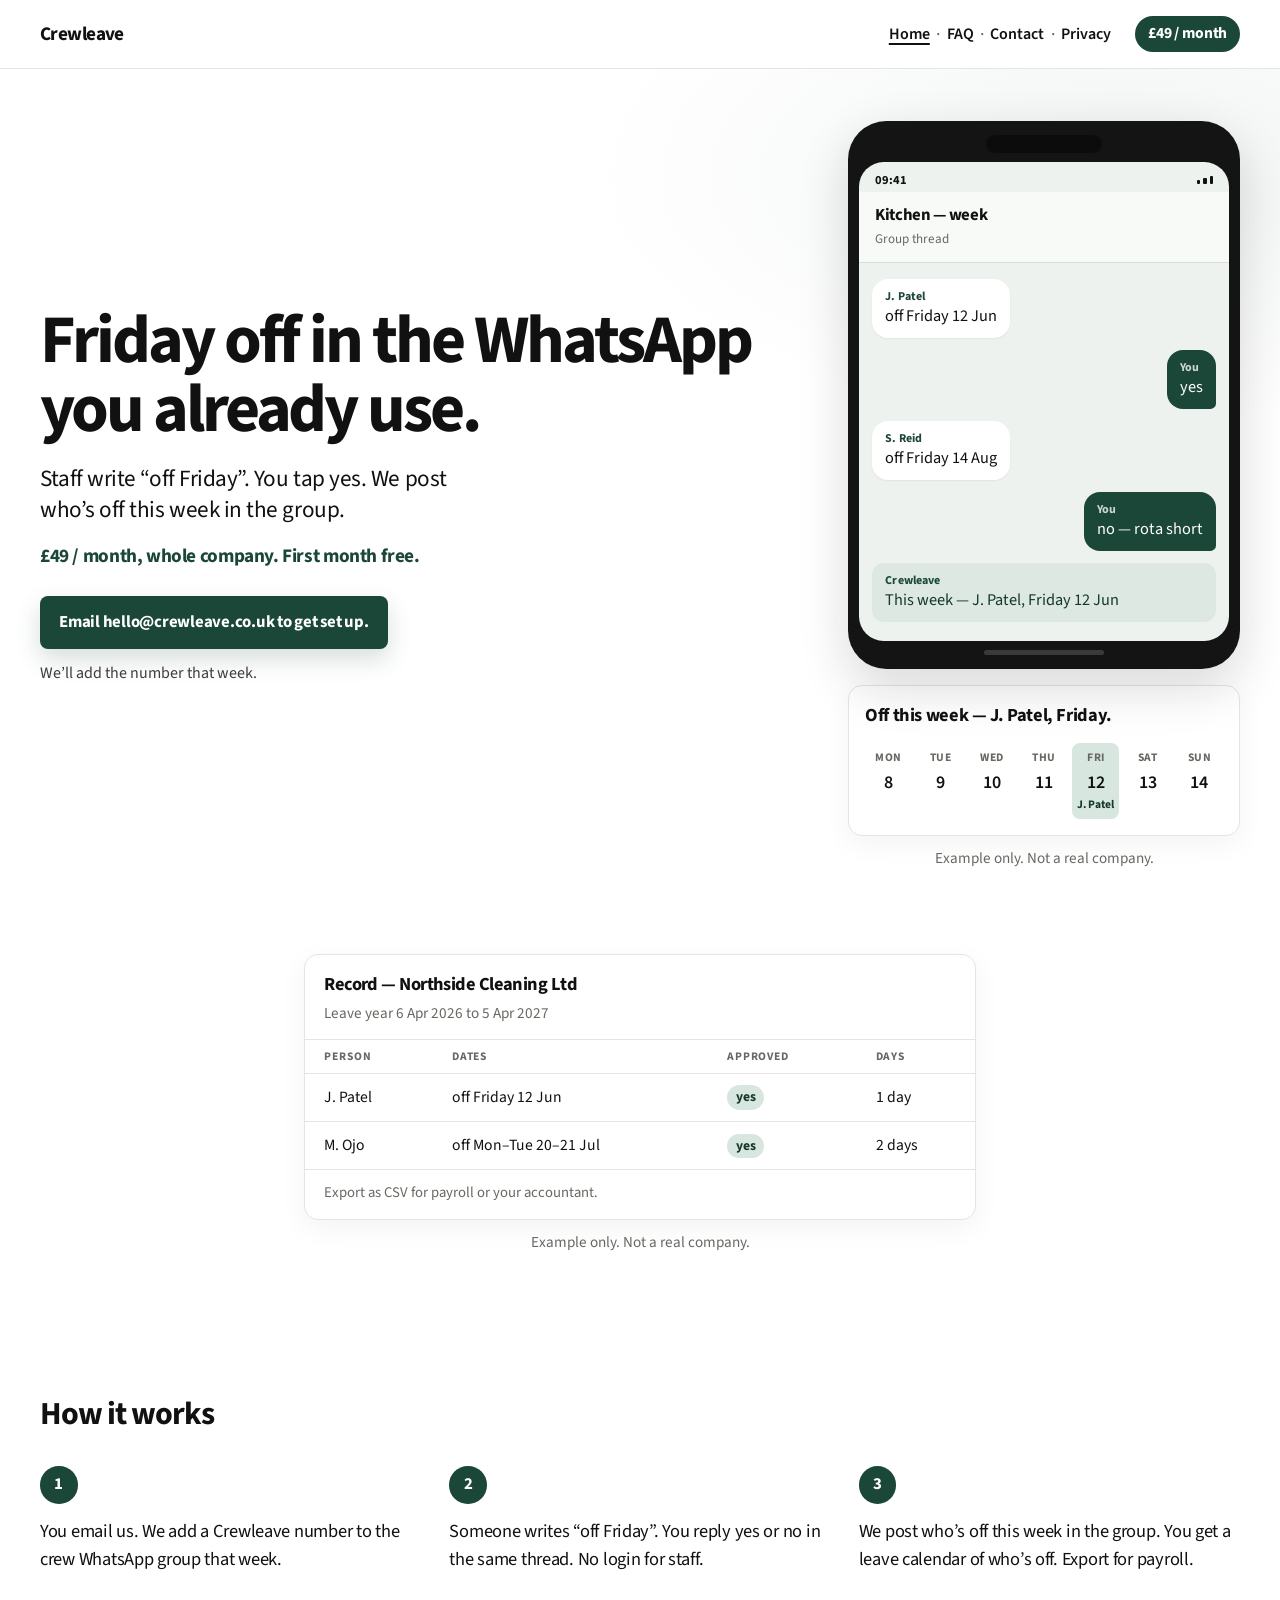
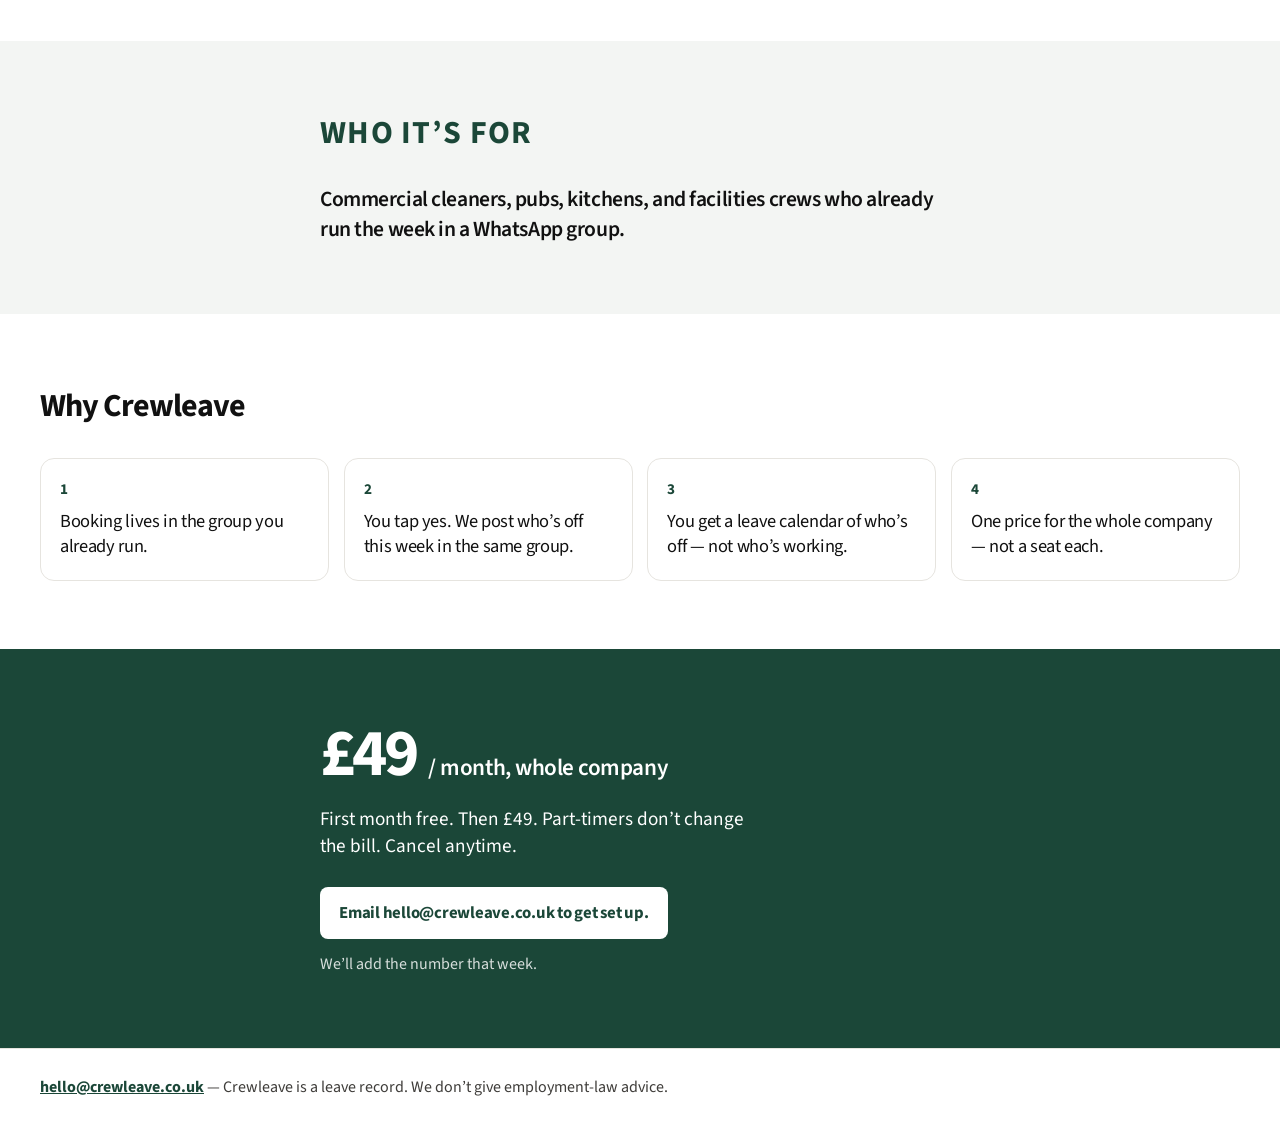
==== commit b2db852f: "Show the week in the thread, not as a rota Mae’s locked home words: we post who’s off this week in t" ====
--- a/index.html
+++ b/index.html
@@ -4,7 +4,7 @@
   <meta charset="utf-8" />
   <meta name="viewport" content="width=device-width, initial-scale=1" />
   <title>Crewleave — Friday off in the WhatsApp you already use.</title>
-  <meta name="description" content="Staff write “off Friday”. You tap yes. No app. £49 / month, whole company. First month free. We keep the six-year record behind it." />
+  <meta name="description" content="Staff write “off Friday”. You tap yes. We post who’s off this week in the group. £49 / month, whole company. First month free." />
   <meta name="theme-color" content="#ffffff" />
   <link rel="canonical" href="https://crewleave.co.uk/" />
   <link rel="icon" href="/favicon.svg" type="image/svg+xml" />
@@ -12,13 +12,13 @@
   <meta property="og:type" content="website" />
   <meta property="og:site_name" content="Crewleave" />
   <meta property="og:title" content="Crewleave — Friday off in the WhatsApp you already use." />
-  <meta property="og:description" content="Staff write “off Friday”. You tap yes. No app. £49 / month, whole company. First month free." />
+  <meta property="og:description" content="Staff write “off Friday”. You tap yes. We post who’s off this week in the group. £49 / month, whole company. First month free." />
   <meta property="og:url" content="https://crewleave.co.uk/" />
   <meta property="og:image" content="https://crewleave.co.uk/og.png" />
   <meta property="og:locale" content="en_GB" />
   <meta name="twitter:card" content="summary_large_image" />
   <meta name="twitter:title" content="Crewleave — Friday off in the WhatsApp you already use." />
-  <meta name="twitter:description" content="Staff write “off Friday”. You tap yes. No app. £49 / month, whole company. First month free." />
+  <meta name="twitter:description" content="Staff write “off Friday”. You tap yes. We post who’s off this week in the group. £49 / month, whole company. First month free." />
   <meta name="twitter:image" content="https://crewleave.co.uk/og.png" />
   <link rel="stylesheet" href="styles.css" />
 </head>
@@ -42,37 +42,77 @@
       <div class="wrap hero-grid">
         <div class="hero-copy">
           <h1>Friday off in the WhatsApp you already use.</h1>
-          <p class="lede">Staff write “off Friday”. You tap yes. No app.</p>
+          <p class="lede">Staff write “off Friday”. You tap yes. We post who’s off this week in the group.</p>
           <p class="offer">£49 / month, whole company. First month free.</p>
           <a class="cta" href="mailto:hello@crewleave.co.uk">Email hello@crewleave.co.uk to get set up.</a>
           <p class="cta-note">We’ll add the number that week.</p>
         </div>
 
-        <figure class="device" aria-label="Example group thread only">
-          <div class="device-frame">
-            <div class="device-ear" aria-hidden="true"></div>
-            <div class="device-screen">
-              <div class="device-status" aria-hidden="true">
-                <span>09:41</span>
-                <span class="device-status-icons">
-                  <i></i><i></i><i></i>
-                </span>
+        <div class="hero-visuals">
+          <figure class="device" aria-label="Example group thread only">
+            <div class="device-frame">
+              <div class="device-ear" aria-hidden="true"></div>
+              <div class="device-screen">
+                <div class="device-status" aria-hidden="true">
+                  <span>09:41</span>
+                  <span class="device-status-icons">
+                    <i></i><i></i><i></i>
+                  </span>
+                </div>
+                <div class="chat-bar">
+                  <div class="chat-title">Kitchen — week</div>
+                  <div class="chat-sub">Group thread</div>
+                </div>
+                <div class="thread">
+                  <p class="bubble in"><span class="who">J. Patel</span>off Friday 12 Jun</p>
+                  <p class="bubble out"><span class="who">You</span>yes</p>
+                  <p class="bubble in"><span class="who">S. Reid</span>off Friday 14 Aug</p>
+                  <p class="bubble out"><span class="who">You</span>no — rota short</p>
+                  <p class="bubble post"><span class="who">Crewleave</span>This week — J. Patel, Friday 12 Jun</p>
+                </div>
               </div>
-              <div class="chat-bar">
-                <div class="chat-title">Kitchen — week</div>
-                <div class="chat-sub">Group thread</div>
-              </div>
-              <div class="thread">
-                <p class="bubble in"><span class="who">J. Patel</span>off Friday 12 Jun</p>
-                <p class="bubble out"><span class="who">You</span>yes</p>
-                <p class="bubble in"><span class="who">S. Reid</span>off Friday 14 Aug</p>
-                <p class="bubble out"><span class="who">You</span>no — rota short</p>
-              </div>
+              <div class="device-home" aria-hidden="true"></div>
             </div>
-            <div class="device-home" aria-hidden="true"></div>
-          </div>
-          <figcaption>Example only. Not a real company.</figcaption>
-        </figure>
+          </figure>
+
+          <figure class="week" aria-label="Example of who’s off this week">
+            <div class="week-card">
+              <h2 class="week-title">Off this week — J. Patel, Friday.</h2>
+              <ol class="week-strip">
+                <li>
+                  <span class="dow">Mon</span>
+                  <span class="dom">8</span>
+                </li>
+                <li>
+                  <span class="dow">Tue</span>
+                  <span class="dom">9</span>
+                </li>
+                <li>
+                  <span class="dow">Wed</span>
+                  <span class="dom">10</span>
+                </li>
+                <li>
+                  <span class="dow">Thu</span>
+                  <span class="dom">11</span>
+                </li>
+                <li class="is-off">
+                  <span class="dow">Fri</span>
+                  <span class="dom">12</span>
+                  <span class="off-name">J. Patel</span>
+                </li>
+                <li>
+                  <span class="dow">Sat</span>
+                  <span class="dom">13</span>
+                </li>
+                <li>
+                  <span class="dow">Sun</span>
+                  <span class="dom">14</span>
+                </li>
+              </ol>
+            </div>
+            <figcaption>Example only. Not a real company.</figcaption>
+          </figure>
+        </div>
       </div>
     </section>
 
@@ -127,7 +167,7 @@
           </li>
           <li>
             <span class="num" aria-hidden="true">3</span>
-            <p>We file it. You export it for payroll or your accountant.</p>
+            <p>We post who’s off this week in the group. You get a leave calendar of who’s off. Export for payroll.</p>
           </li>
         </ol>
       </div>
@@ -150,11 +190,11 @@
           </article>
           <article class="why-card">
             <span class="why-n">2</span>
-            <p>You tap yes. Staff never log in.</p>
+            <p>You tap yes. We post who’s off this week in the same group.</p>
           </article>
           <article class="why-card">
             <span class="why-n">3</span>
-            <p>Payroll gets a CSV, not a chat to rebuild.</p>
+            <p>You get a leave calendar of who’s off — not who’s working.</p>
           </article>
           <article class="why-card">
             <span class="why-n">4</span>
--- a/styles.css
+++ b/styles.css
@@ -82,7 +82,7 @@
 .skip:focus { top: 0.75rem; }
 
 .wrap {
-  width: min(1120px, calc(100% - 2.5rem));
+  width: min(1200px, calc(100% - 2.5rem));
   margin-inline: auto;
 }
 
@@ -165,6 +165,9 @@
 
 .hero {
   padding: 2.25rem 0 3.25rem;
+  background:
+    radial-gradient(900px 420px at 88% 12%, rgba(27, 71, 56, 0.06), transparent 60%),
+    #fff;
 }
 
 .hero-grid {
@@ -174,12 +177,12 @@
 }
 
 .hero-copy h1 {
-  font-size: clamp(2.35rem, 6.4vw, 4.15rem);
-  line-height: 1.04;
-  letter-spacing: -0.042em;
+  font-size: clamp(2.2rem, 6vw, 4.25rem);
+  line-height: 1.02;
+  letter-spacing: -0.045em;
   font-weight: 700;
   margin: 0 0 1.15rem;
-  max-width: 14ch;
+  max-width: 11.5em;
 }
 
 .lede {
@@ -187,7 +190,7 @@
   font-size: clamp(1.2rem, 2vw, 1.45rem);
   line-height: 1.35;
   letter-spacing: -0.02em;
-  max-width: 22rem;
+  max-width: 28rem;
 }
 
 .offer {
@@ -229,7 +232,7 @@
 .device {
   margin: 0;
   justify-self: center;
-  width: min(100%, 23.5rem);
+  width: min(100%, 24rem);
 }
 
 .device-frame {
@@ -252,7 +255,6 @@
   background: var(--thread);
   border-radius: 1.55rem;
   overflow: hidden;
-  min-height: 28.5rem;
 }
 
 .device-status {
@@ -340,6 +342,94 @@
 }
 
 .bubble.out .who { color: rgba(255, 255, 255, 0.78); }
+
+.bubble.post {
+  align-self: stretch;
+  max-width: 100%;
+  background: #dce8e1;
+  color: var(--yes-ink);
+  border-radius: 0.75rem;
+}
+
+.bubble.post .who { color: var(--accent); }
+
+.hero-visuals {
+  display: grid;
+  gap: 1.25rem;
+  justify-items: center;
+  width: 100%;
+}
+
+.week {
+  margin: 0;
+  width: min(100%, 26rem);
+}
+
+.week-card {
+  background: var(--card);
+  border: 1px solid var(--line);
+  border-radius: 14px;
+  padding: 1rem 1rem 0.95rem;
+  box-shadow: 0 8px 28px rgba(17, 17, 17, 0.05);
+}
+
+.week-title {
+  margin: 0 0 0.85rem;
+  font-size: 1.15rem;
+  letter-spacing: -0.02em;
+}
+
+.week-strip {
+  list-style: none;
+  margin: 0;
+  padding: 0;
+  display: grid;
+  grid-template-columns: repeat(7, minmax(0, 1fr));
+  gap: 0.3rem;
+}
+
+.week-strip li {
+  display: flex;
+  flex-direction: column;
+  align-items: center;
+  gap: 0.15rem;
+  min-height: 4.4rem;
+  padding: 0.4rem 0.15rem 0.45rem;
+  border-radius: 8px;
+  text-align: center;
+}
+
+.week-strip .dow {
+  font-size: 0.72rem;
+  font-weight: 700;
+  letter-spacing: 0.04em;
+  text-transform: uppercase;
+  color: var(--soft);
+}
+
+.week-strip .dom {
+  font-variant-numeric: tabular-nums;
+  font-weight: 600;
+  color: var(--ink);
+}
+
+.week-strip .off-name {
+  font-size: 0.72rem;
+  font-weight: 700;
+  line-height: 1.2;
+  color: var(--yes-ink);
+}
+
+.week-strip li.is-off {
+  background: var(--yes-bg);
+}
+
+.week figcaption {
+  margin: 0.7rem 0 0;
+  text-align: center;
+  color: var(--soft);
+  font-size: 0.95rem;
+}
 
 .device-home {
   width: 7.5rem;
@@ -655,18 +745,23 @@
 
 @media (min-width: 900px) {
   .hero {
-    padding: 3.5rem 0 4.5rem;
+    padding: 3.25rem 0 4.75rem;
   }
 
   .hero-grid {
     grid-template-columns: minmax(0, 1fr) 24.5rem;
-    gap: 4.5rem;
+    gap: 3.25rem;
     align-items: center;
   }
 
+  .hero-visuals {
+    justify-items: stretch;
+    gap: 1rem;
+  }
+
   .device { width: 24.5rem; justify-self: end; }
 
-  .device-screen { min-height: 32rem; }
+  .week { width: 24.5rem; justify-self: end; }
 
   .steps {
     grid-template-columns: repeat(3, 1fr);
@@ -688,7 +783,7 @@
     align-items: center;
   }
 
-  .hero-grid { width: min(1120px, calc(100% - 2.5rem)); }
+  .hero-grid { width: min(1200px, calc(100% - 2.5rem)); }
 }
 
 @media (max-width: 899px) {
@@ -724,15 +819,47 @@
 }
 
 @media (max-width: 640px) {
-  .wrap { width: min(1120px, calc(100% - 1.75rem)); }
-  .header-inner { min-height: 0; }
-  .site-nav { margin-left: 0; width: 100%; order: 3; }
-  .price-pill { margin-left: auto; }
-  .cta { width: 100%; }
-  .hero { padding: 1.6rem 0 2.4rem; }
+  .wrap { width: min(1200px, calc(100% - 1.5rem)); }
+  .header-inner {
+    min-height: 0;
+    flex-wrap: wrap;
+    gap: 0.2rem 0.65rem;
+    padding: 0.45rem 0 0.35rem;
+  }
+  .mark { font-size: 1.05rem; }
+  .site-nav {
+    order: 3;
+    width: 100%;
+    margin-left: 0;
+  }
+  .site-nav a {
+    padding: 0.35rem 0.28rem;
+    font-size: 0.95rem;
+    min-height: 40px;
+  }
+  .price-pill {
+    margin-left: auto;
+    min-height: 2rem;
+    padding: 0.28rem 0.65rem;
+    font-size: 0.9rem;
+  }
+  .cta { width: 100%; margin-top: 1.15rem; }
+  .hero { padding: 1rem 0 2rem; }
+  .hero-grid { gap: 1.1rem; }
   .hero-copy h1 { max-width: none; }
-  .device { width: min(100%, 22.75rem); }
-  .device-screen { min-height: 26.5rem; }
+  .lede { max-width: none; }
+  .device { width: min(100%, 22.25rem); }
+  .week { width: min(100%, 22.25rem); }
+  .device-frame { padding: 0.45rem 0.5rem 0.5rem; border-radius: 2rem; }
+  .device-ear {
+    height: 0.55rem;
+    margin: 0.05rem auto 0.3rem;
+  }
+  .device-status { padding: 0.35rem 0.85rem 0.05rem; }
+  .chat-bar { padding: 0.45rem 0.85rem 0.5rem; }
+  .thread { gap: 0.45rem; padding: 0.65rem 0.7rem 0.75rem; }
+  .device-home { margin: 0.35rem auto 0.05rem; }
+  .device figcaption { margin-top: 0.6rem; }
   .band { padding: 3.1rem 0; }
   .price-band { padding: 3.4rem 0; }
   .price-inner h2 span { display: block; margin: 0.45rem 0 0; }
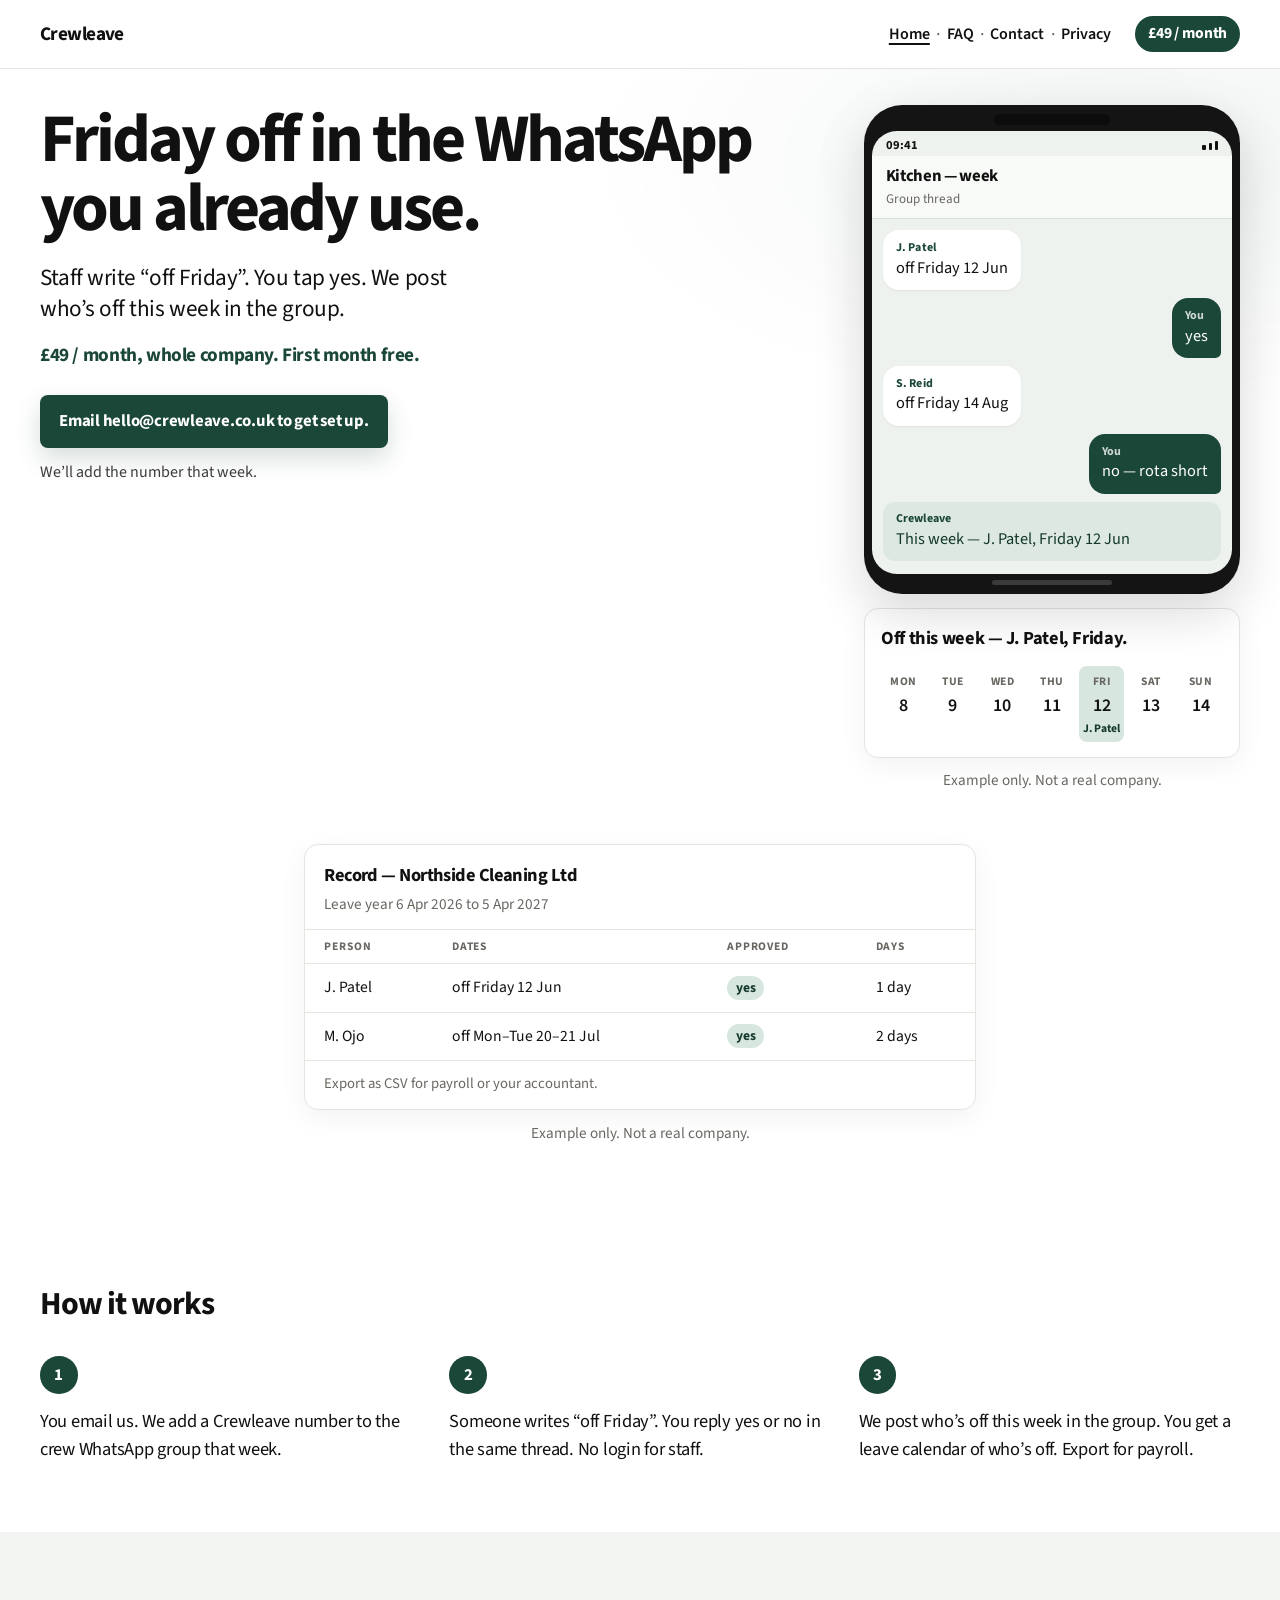
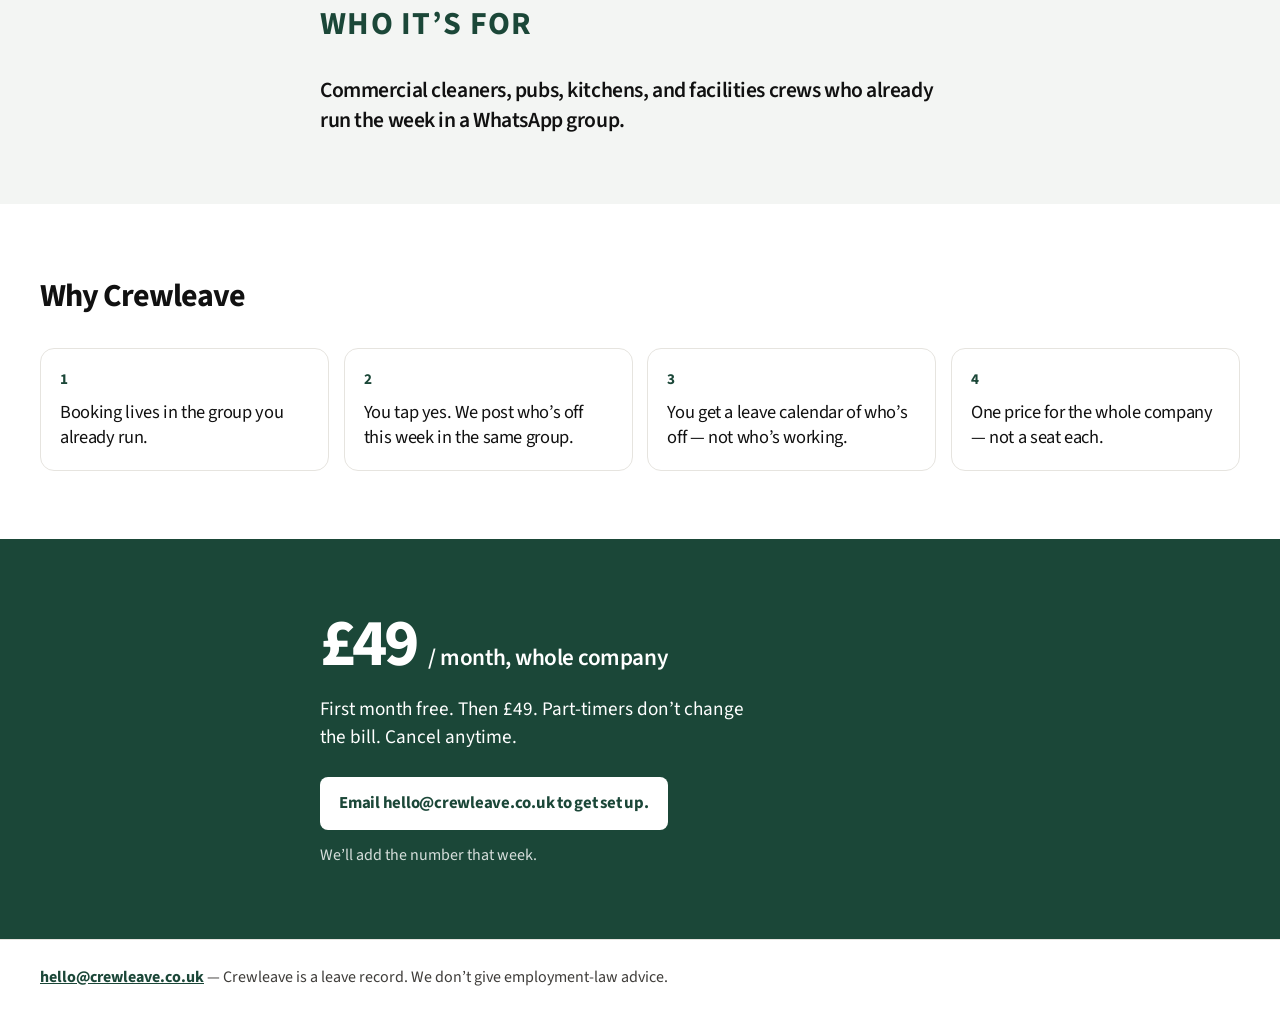
==== commit 52f50fdd: "Render the week as a seven-day strip Replace the numbered list with a 7-column day grid. Name only o" ====
--- a/index.html
+++ b/index.html
@@ -78,37 +78,37 @@
           <figure class="week" aria-label="Example of who’s off this week">
             <div class="week-card">
               <h2 class="week-title">Off this week — J. Patel, Friday.</h2>
-              <ol class="week-strip">
-                <li>
+              <div class="week-strip" role="list">
+                <div class="week-cell" role="listitem">
                   <span class="dow">Mon</span>
                   <span class="dom">8</span>
-                </li>
-                <li>
+                </div>
+                <div class="week-cell" role="listitem">
                   <span class="dow">Tue</span>
                   <span class="dom">9</span>
-                </li>
-                <li>
+                </div>
+                <div class="week-cell" role="listitem">
                   <span class="dow">Wed</span>
                   <span class="dom">10</span>
-                </li>
-                <li>
+                </div>
+                <div class="week-cell" role="listitem">
                   <span class="dow">Thu</span>
                   <span class="dom">11</span>
-                </li>
-                <li class="is-off">
+                </div>
+                <div class="week-cell is-off" role="listitem">
                   <span class="dow">Fri</span>
                   <span class="dom">12</span>
                   <span class="off-name">J. Patel</span>
-                </li>
-                <li>
+                </div>
+                <div class="week-cell" role="listitem">
                   <span class="dow">Sat</span>
                   <span class="dom">13</span>
-                </li>
-                <li>
+                </div>
+                <div class="week-cell" role="listitem">
                   <span class="dow">Sun</span>
                   <span class="dom">14</span>
-                </li>
-              </ol>
+                </div>
+              </div>
             </div>
             <figcaption>Example only. Not a real company.</figcaption>
           </figure>
--- a/styles.css
+++ b/styles.css
@@ -380,21 +380,21 @@
 }
 
 .week-strip {
-  list-style: none;
-  margin: 0;
-  padding: 0;
   display: grid;
   grid-template-columns: repeat(7, minmax(0, 1fr));
   gap: 0.3rem;
-}
-
-.week-strip li {
+  margin: 0;
+  padding: 0;
+  list-style: none;
+}
+
+.week-cell {
   display: flex;
   flex-direction: column;
   align-items: center;
   gap: 0.15rem;
-  min-height: 4.4rem;
-  padding: 0.4rem 0.15rem 0.45rem;
+  min-height: 4.25rem;
+  padding: 0.4rem 0.12rem 0.4rem;
   border-radius: 8px;
   text-align: center;
 }
@@ -420,7 +420,7 @@
   color: var(--yes-ink);
 }
 
-.week-strip li.is-off {
+.week-cell.is-off {
   background: var(--yes-bg);
 }
 
@@ -745,23 +745,30 @@
 
 @media (min-width: 900px) {
   .hero {
-    padding: 3.25rem 0 4.75rem;
+    padding: 2.25rem 0 2.75rem;
   }
 
   .hero-grid {
-    grid-template-columns: minmax(0, 1fr) 24.5rem;
-    gap: 3.25rem;
-    align-items: center;
+    grid-template-columns: minmax(0, 1fr) 23.5rem;
+    gap: 2.75rem;
+    align-items: start;
   }
 
   .hero-visuals {
     justify-items: stretch;
-    gap: 1rem;
-  }
-
-  .device { width: 24.5rem; justify-self: end; }
-
-  .week { width: 24.5rem; justify-self: end; }
+    gap: 0.85rem;
+  }
+
+  .device { width: 23.5rem; justify-self: end; }
+
+  .device-frame { padding: 0.5rem 0.5rem 0.55rem; }
+  .device-ear { height: 0.7rem; margin: 0.05rem auto 0.35rem; }
+  .device-status { padding: 0.35rem 0.85rem 0.05rem; }
+  .chat-bar { padding: 0.5rem 0.85rem 0.5rem; }
+  .thread { gap: 0.5rem; padding: 0.7rem 0.7rem 0.8rem; }
+  .device-home { margin: 0.35rem auto 0.05rem; }
+
+  .week { width: 23.5rem; justify-self: end; }
 
   .steps {
     grid-template-columns: repeat(3, 1fr);
@@ -776,11 +783,12 @@
   .why-strip { grid-template-columns: repeat(4, 1fr); }
 }
 
-@media (min-width: 900px) and (min-height: 780px) {
+@media (min-width: 900px) and (min-height: 920px) {
   .hero {
     min-height: calc(100svh - 4.25rem);
     display: flex;
     align-items: center;
+    padding: 3.25rem 0 4.75rem;
   }
 
   .hero-grid { width: min(1200px, calc(100% - 2.5rem)); }
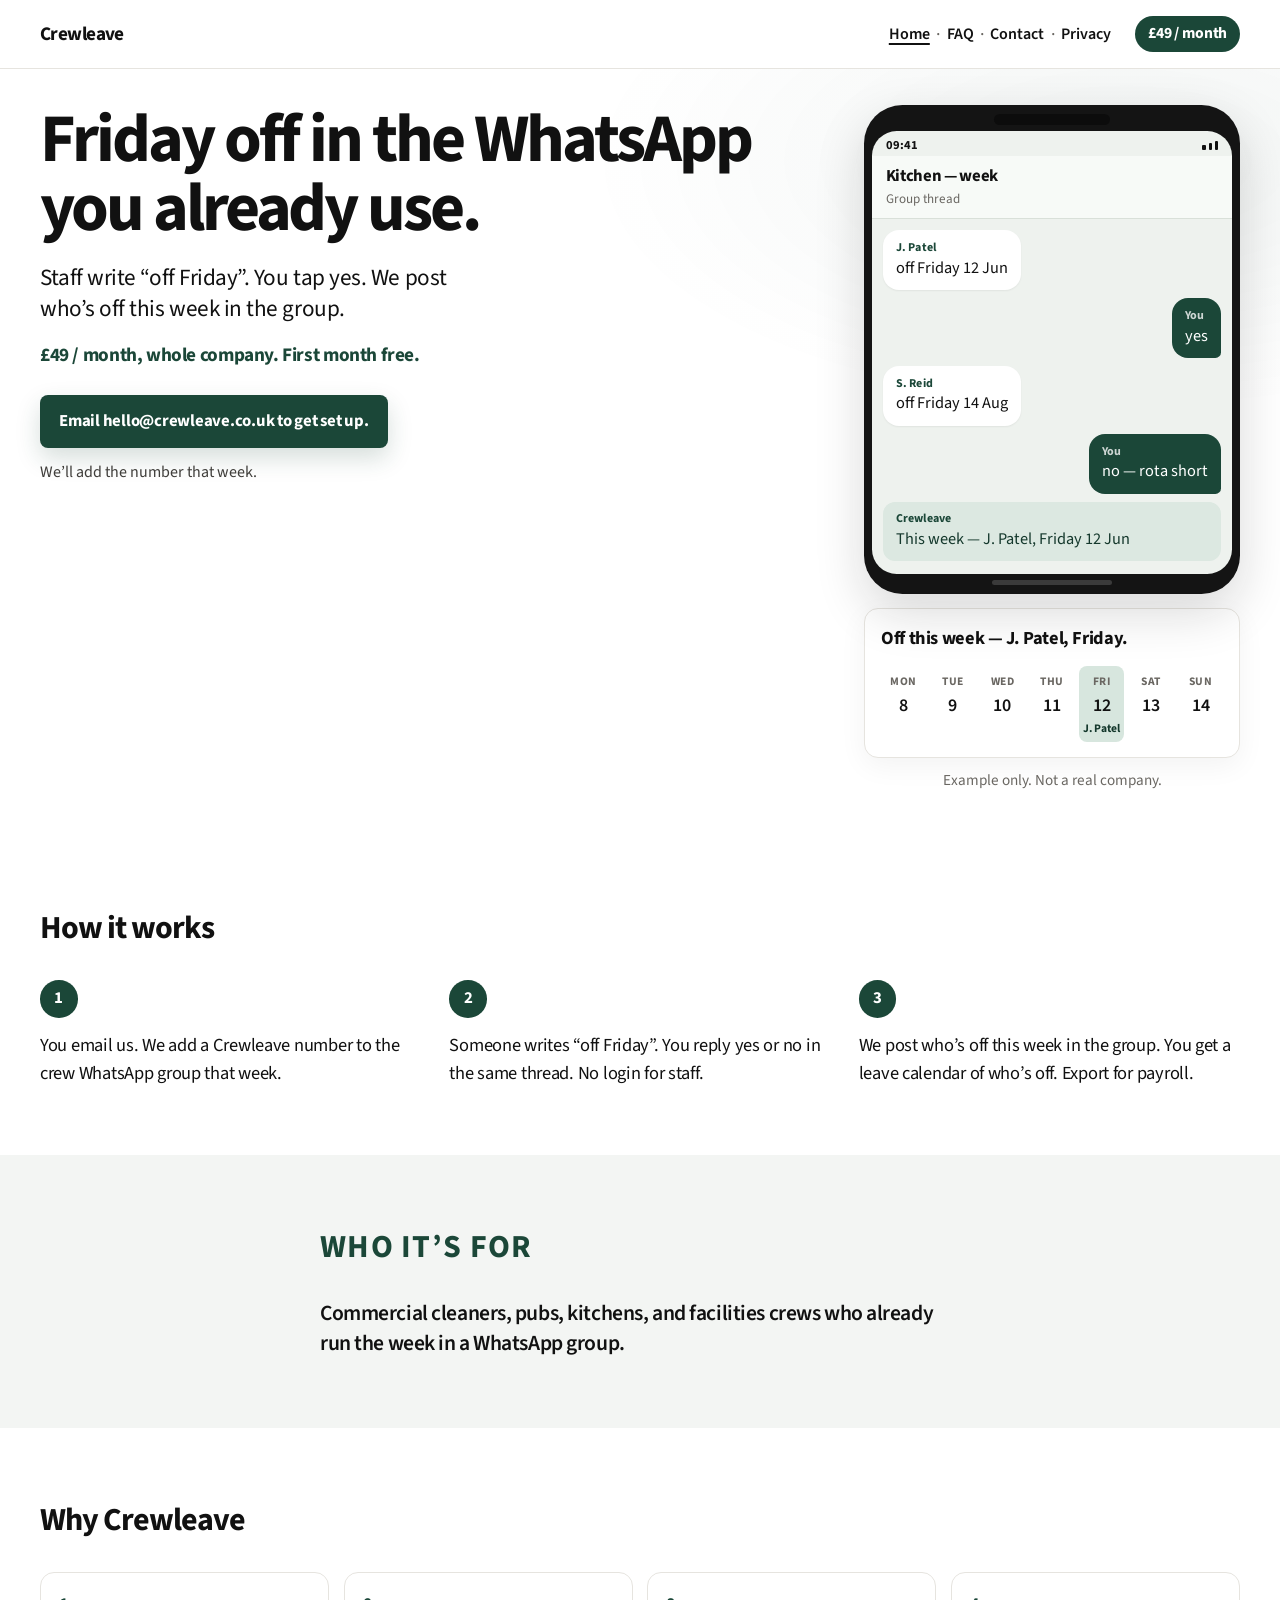
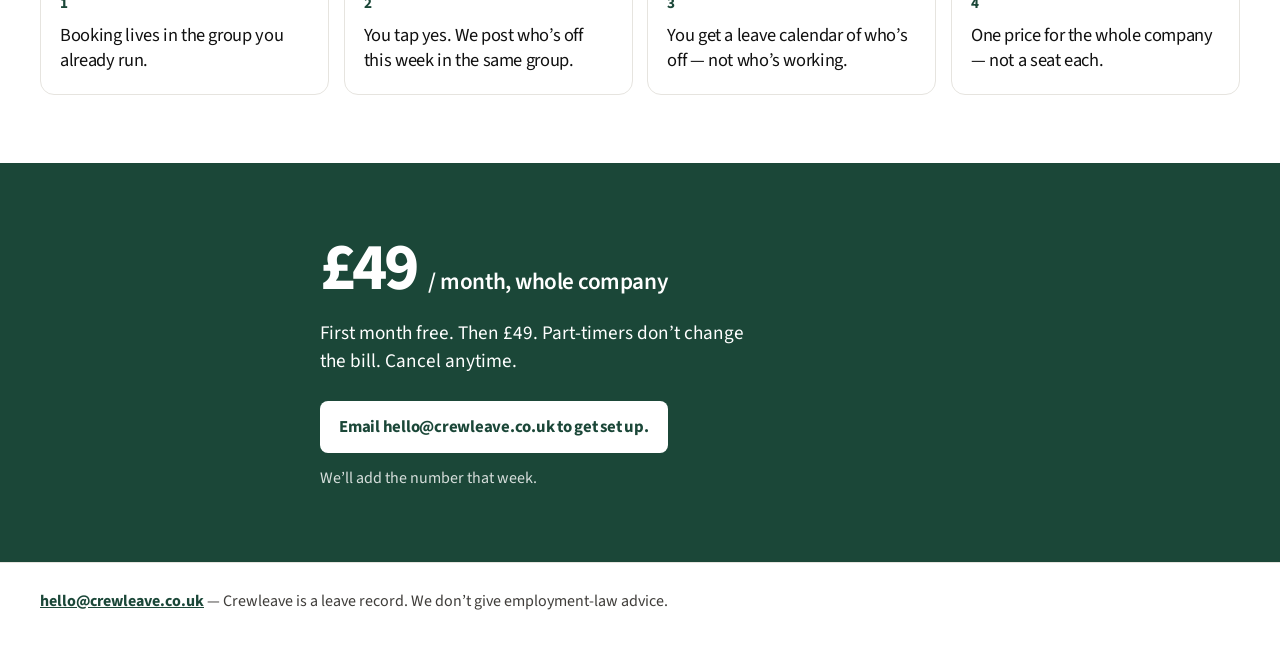
==== commit f34fb98b: "Remove the Northside record table from home The week strip is the proof. How it works, Why, and pric" ====
--- a/index.html
+++ b/index.html
@@ -116,43 +116,6 @@
       </div>
     </section>
 
-    <section class="band record-band" aria-labelledby="record-title">
-      <div class="wrap">
-        <div class="record">
-          <div class="record-head">
-            <h2 id="record-title">Record — Northside Cleaning Ltd</h2>
-            <p class="record-sub">Leave year 6 Apr 2026 to 5 Apr 2027</p>
-          </div>
-          <table class="record-table">
-            <thead>
-              <tr>
-                <th scope="col">Person</th>
-                <th scope="col">Dates</th>
-                <th scope="col">Approved</th>
-                <th scope="col">Days</th>
-              </tr>
-            </thead>
-            <tbody>
-              <tr>
-                <td data-label="Person">J. Patel</td>
-                <td data-label="Dates">off Friday 12 Jun</td>
-                <td data-label="Approved"><span class="pill yes">yes</span></td>
-                <td data-label="Days">1 day</td>
-              </tr>
-              <tr>
-                <td data-label="Person">M. Ojo</td>
-                <td data-label="Dates">off Mon–Tue 20–21 Jul</td>
-                <td data-label="Approved"><span class="pill yes">yes</span></td>
-                <td data-label="Days">2 days</td>
-              </tr>
-            </tbody>
-          </table>
-          <p class="record-hint">Export as CSV for payroll or your accountant.</p>
-        </div>
-        <p class="record-caption">Example only. Not a real company.</p>
-      </div>
-    </section>
-
     <section class="band" aria-labelledby="how-title">
       <div class="wrap">
         <h2 id="how-title">How it works</h2>
--- a/styles.css
+++ b/styles.css
@@ -461,86 +461,6 @@
   font-size: clamp(1.6rem, 3vw, 2rem);
 }
 
-.record-band {
-  padding-top: 0.5rem;
-}
-
-.record {
-  max-width: 42rem;
-  margin-inline: auto;
-  background: var(--card);
-  border: 1px solid var(--line);
-  border-radius: 14px;
-  overflow: hidden;
-  box-shadow: 0 8px 28px rgba(17, 17, 17, 0.05);
-}
-
-.record-head {
-  padding: 1.05rem 1.2rem 0.85rem;
-}
-
-.record-head h2 {
-  margin: 0;
-  font-size: 1.15rem;
-}
-
-.record-sub {
-  margin: 0.2rem 0 0;
-  color: var(--soft);
-  font-size: 0.95rem;
-}
-
-.record-table {
-  width: 100%;
-  border-collapse: collapse;
-  font-size: 0.98rem;
-}
-
-.record-table th {
-  text-align: left;
-  font-size: 0.72rem;
-  letter-spacing: 0.08em;
-  text-transform: uppercase;
-  color: var(--soft);
-  font-weight: 700;
-  padding: 0.5rem 1.2rem;
-  border-top: 1px solid var(--line);
-}
-
-.record-table td {
-  padding: 0.72rem 1.2rem;
-  border-top: 1px solid var(--line);
-  vertical-align: middle;
-}
-
-.pill {
-  display: inline-block;
-  border-radius: 999px;
-  padding: 0.12rem 0.55rem;
-  font-weight: 700;
-  font-size: 0.85rem;
-}
-
-.pill.yes {
-  background: var(--yes-bg);
-  color: var(--yes-ink);
-}
-
-.record-hint {
-  margin: 0;
-  padding: 0.75rem 1.2rem 0.9rem;
-  color: var(--soft);
-  font-size: 0.92rem;
-  border-top: 1px solid var(--line);
-}
-
-.record-caption {
-  margin: 0.7rem 0 0;
-  text-align: center;
-  color: var(--soft);
-  font-size: 0.95rem;
-}
-
 .steps {
   list-style: none;
   margin: 0;
@@ -799,30 +719,6 @@
 }
 
 @media (max-width: 699px) {
-  .record-table thead { display: none; }
-  .record-table,
-  .record-table tbody,
-  .record-table tr,
-  .record-table td { display: block; width: 100%; }
-  .record-table tr {
-    padding: 0.75rem 1.2rem 0.85rem;
-    border-top: 1px solid var(--line);
-  }
-  .record-table td {
-    padding: 0.12rem 0;
-    border: 0;
-  }
-  .record-table td::before {
-    content: attr(data-label);
-    display: block;
-    font-size: 0.72rem;
-    letter-spacing: 0.08em;
-    text-transform: uppercase;
-    color: var(--soft);
-    font-weight: 700;
-    margin-bottom: 0.08rem;
-  }
-
   .why-strip { grid-template-columns: 1fr; }
 }
 
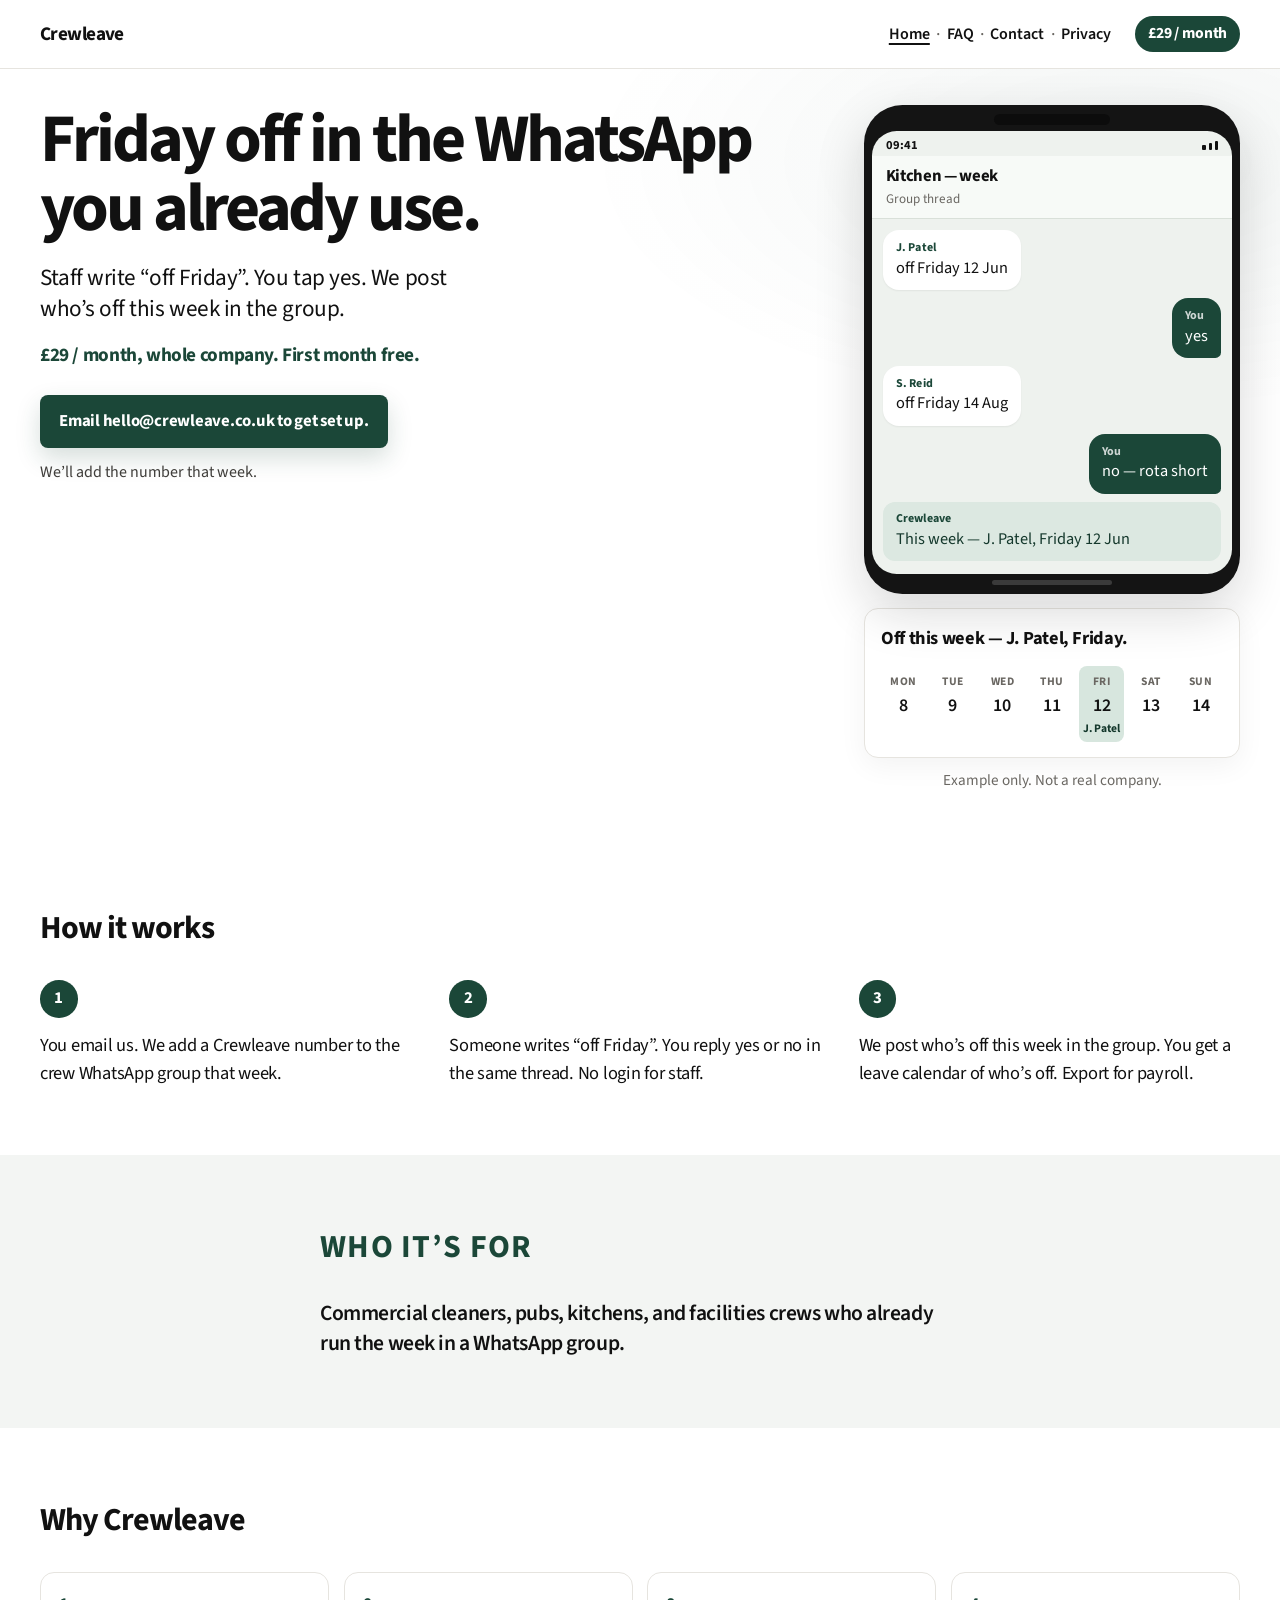
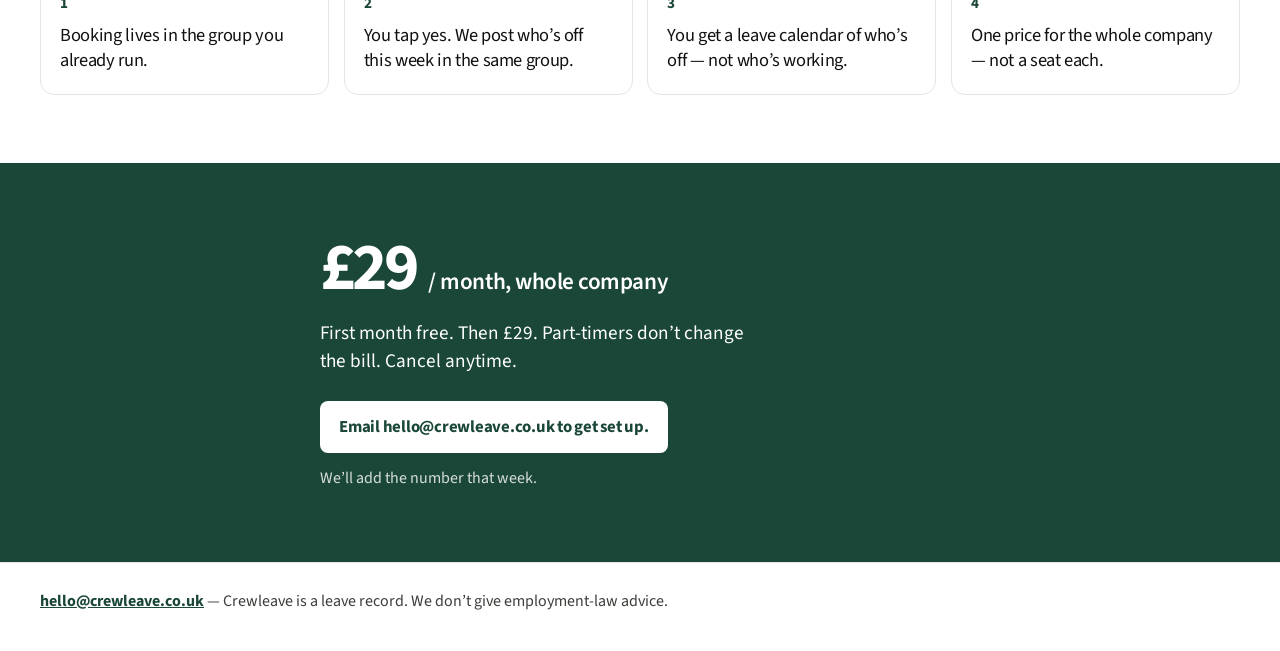
==== commit d4828a8a: "Price is £29 a month, whole company Replace every £49 with £29 in the nav pill, hero, price band, co" ====
--- a/index.html
+++ b/index.html
@@ -4,7 +4,7 @@
   <meta charset="utf-8" />
   <meta name="viewport" content="width=device-width, initial-scale=1" />
   <title>Crewleave — Friday off in the WhatsApp you already use.</title>
-  <meta name="description" content="Staff write “off Friday”. You tap yes. We post who’s off this week in the group. £49 / month, whole company. First month free." />
+  <meta name="description" content="Staff write “off Friday”. You tap yes. We post who’s off this week in the group. £29 / month, whole company. First month free." />
   <meta name="theme-color" content="#ffffff" />
   <link rel="canonical" href="https://crewleave.co.uk/" />
   <link rel="icon" href="/favicon.svg" type="image/svg+xml" />
@@ -12,13 +12,13 @@
   <meta property="og:type" content="website" />
   <meta property="og:site_name" content="Crewleave" />
   <meta property="og:title" content="Crewleave — Friday off in the WhatsApp you already use." />
-  <meta property="og:description" content="Staff write “off Friday”. You tap yes. We post who’s off this week in the group. £49 / month, whole company. First month free." />
+  <meta property="og:description" content="Staff write “off Friday”. You tap yes. We post who’s off this week in the group. £29 / month, whole company. First month free." />
   <meta property="og:url" content="https://crewleave.co.uk/" />
   <meta property="og:image" content="https://crewleave.co.uk/og.png" />
   <meta property="og:locale" content="en_GB" />
   <meta name="twitter:card" content="summary_large_image" />
   <meta name="twitter:title" content="Crewleave — Friday off in the WhatsApp you already use." />
-  <meta name="twitter:description" content="Staff write “off Friday”. You tap yes. We post who’s off this week in the group. £49 / month, whole company. First month free." />
+  <meta name="twitter:description" content="Staff write “off Friday”. You tap yes. We post who’s off this week in the group. £29 / month, whole company. First month free." />
   <meta name="twitter:image" content="https://crewleave.co.uk/og.png" />
   <link rel="stylesheet" href="styles.css" />
 </head>
@@ -33,7 +33,7 @@
         <a href="/contact.html">Contact</a><span class="sep" aria-hidden="true"> · </span>
         <a href="/privacy.html">Privacy</a>
       </nav>
-      <a class="price-pill" href="#price">£49 / month</a>
+      <a class="price-pill" href="#price">£29 / month</a>
     </div>
   </header>
 
@@ -43,7 +43,7 @@
         <div class="hero-copy">
           <h1>Friday off in the WhatsApp you already use.</h1>
           <p class="lede">Staff write “off Friday”. You tap yes. We post who’s off this week in the group.</p>
-          <p class="offer">£49 / month, whole company. First month free.</p>
+          <p class="offer">£29 / month, whole company. First month free.</p>
           <a class="cta" href="mailto:hello@crewleave.co.uk">Email hello@crewleave.co.uk to get set up.</a>
           <p class="cta-note">We’ll add the number that week.</p>
         </div>
@@ -169,8 +169,8 @@
 
     <section class="price-band" id="price" aria-labelledby="price-title">
       <div class="wrap price-inner">
-        <h2 id="price-title">£49 <span>/ month, whole company</span></h2>
-        <p class="price-terms">First month free. Then £49. Part-timers don’t change the bill. Cancel anytime.</p>
+        <h2 id="price-title">£29 <span>/ month, whole company</span></h2>
+        <p class="price-terms">First month free. Then £29. Part-timers don’t change the bill. Cancel anytime.</p>
         <a class="cta cta-light" href="mailto:hello@crewleave.co.uk">Email hello@crewleave.co.uk to get set up.</a>
         <p class="price-note">We’ll add the number that week.</p>
       </div>
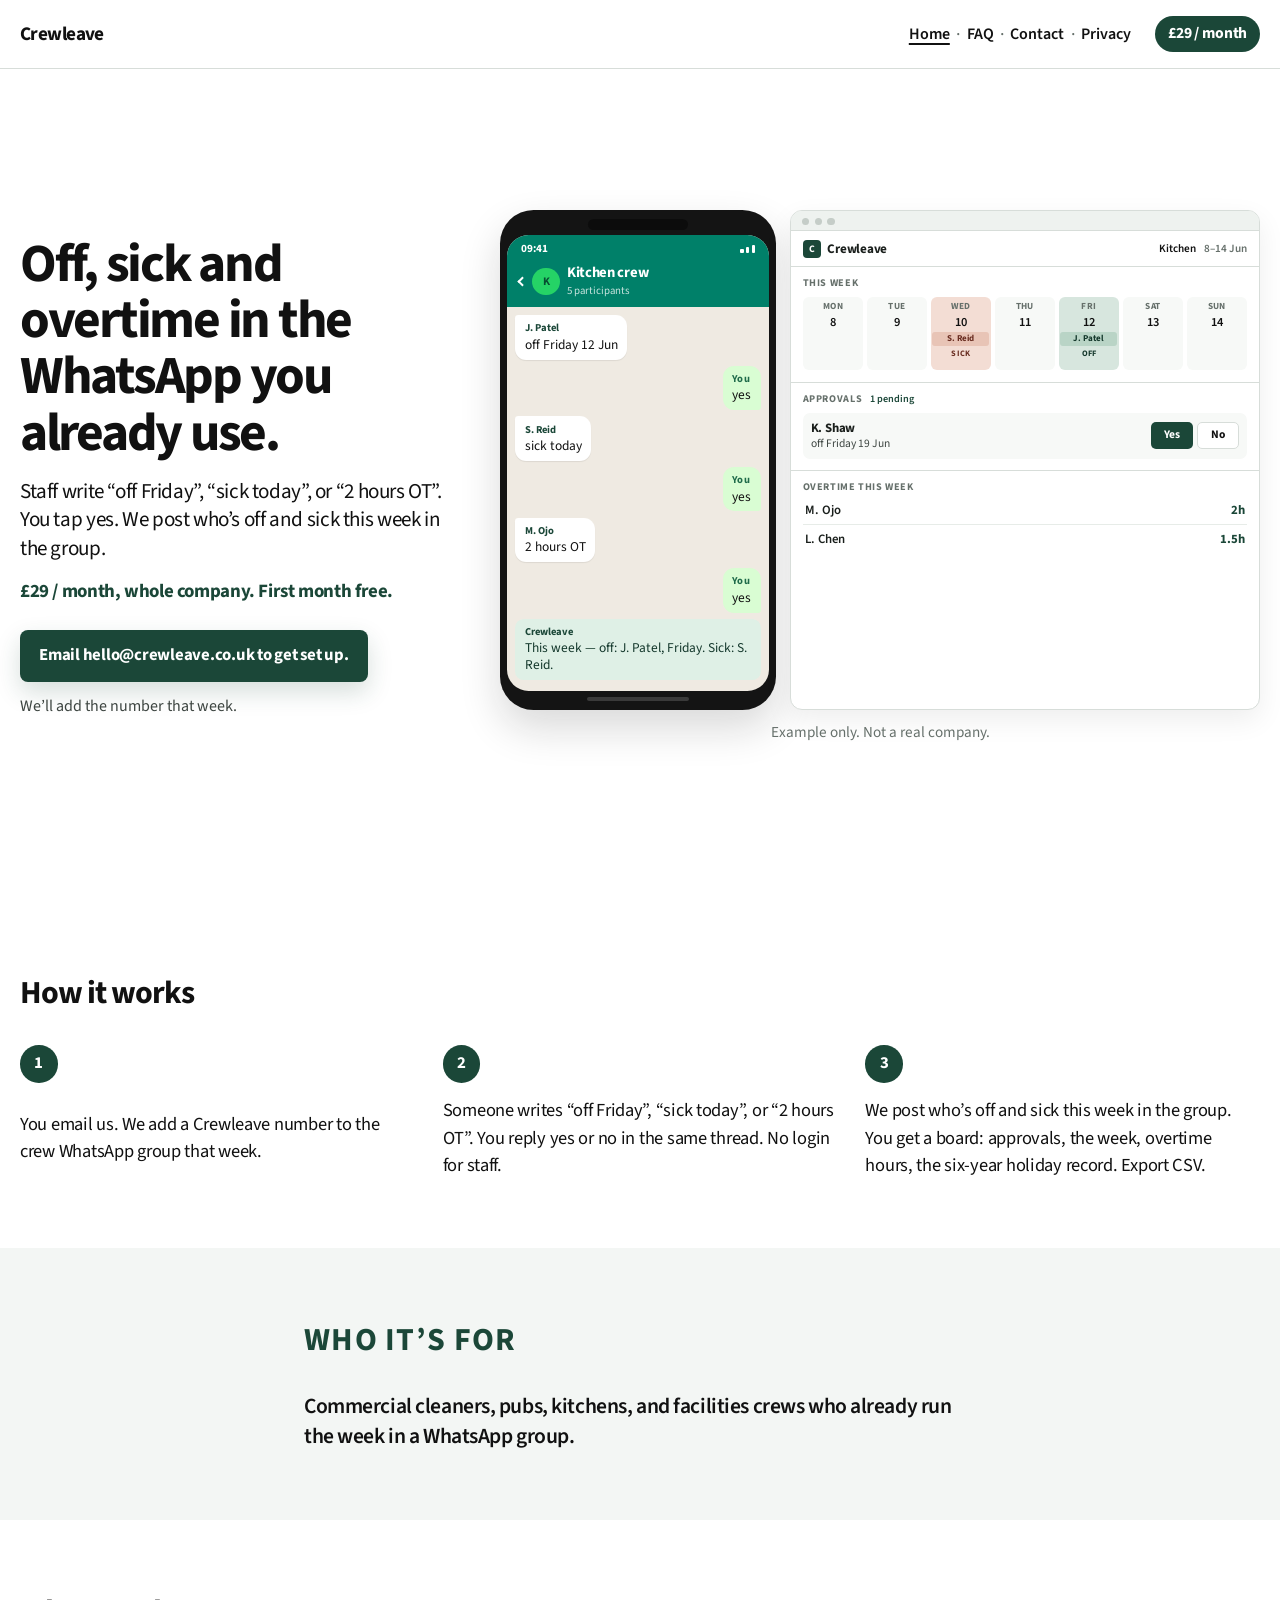
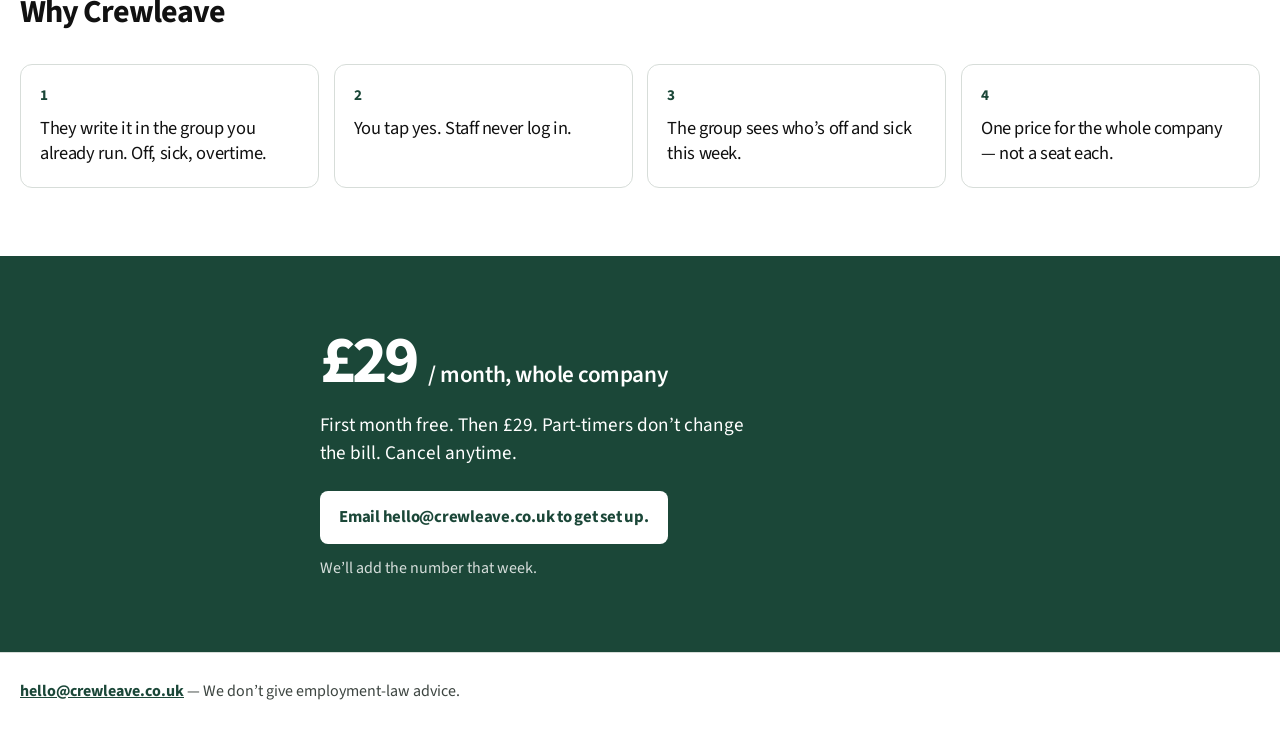
==== commit 647e6af4: "Rebuild the site for off, sick and overtime in WhatsApp Mae’s locked copy: staff write in the crew g" ====
--- a/index.html
+++ b/index.html
@@ -3,22 +3,22 @@
 <head>
   <meta charset="utf-8" />
   <meta name="viewport" content="width=device-width, initial-scale=1" />
-  <title>Crewleave — Friday off in the WhatsApp you already use.</title>
-  <meta name="description" content="Staff write “off Friday”. You tap yes. We post who’s off this week in the group. £29 / month, whole company. First month free." />
+  <title>Crewleave — Off, sick and overtime in the WhatsApp you already use.</title>
+  <meta name="description" content="Staff write “off Friday”, “sick today”, or “2 hours OT”. You tap yes. We post who’s off and sick this week in the group. £29 / month, whole company. First month free." />
   <meta name="theme-color" content="#ffffff" />
   <link rel="canonical" href="https://crewleave.co.uk/" />
   <link rel="icon" href="/favicon.svg" type="image/svg+xml" />
   <link rel="apple-touch-icon" href="/apple-touch-icon.png" />
   <meta property="og:type" content="website" />
   <meta property="og:site_name" content="Crewleave" />
-  <meta property="og:title" content="Crewleave — Friday off in the WhatsApp you already use." />
-  <meta property="og:description" content="Staff write “off Friday”. You tap yes. We post who’s off this week in the group. £29 / month, whole company. First month free." />
+  <meta property="og:title" content="Crewleave — Off, sick and overtime in the WhatsApp you already use." />
+  <meta property="og:description" content="Staff write “off Friday”, “sick today”, or “2 hours OT”. You tap yes. We post who’s off and sick this week in the group. £29 / month, whole company. First month free." />
   <meta property="og:url" content="https://crewleave.co.uk/" />
   <meta property="og:image" content="https://crewleave.co.uk/og.png" />
   <meta property="og:locale" content="en_GB" />
   <meta name="twitter:card" content="summary_large_image" />
-  <meta name="twitter:title" content="Crewleave — Friday off in the WhatsApp you already use." />
-  <meta name="twitter:description" content="Staff write “off Friday”. You tap yes. We post who’s off this week in the group. £29 / month, whole company. First month free." />
+  <meta name="twitter:title" content="Crewleave — Off, sick and overtime in the WhatsApp you already use." />
+  <meta name="twitter:description" content="Staff write “off Friday”, “sick today”, or “2 hours OT”. You tap yes. We post who’s off and sick this week in the group. £29 / month, whole company. First month free." />
   <meta name="twitter:image" content="https://crewleave.co.uk/og.png" />
   <link rel="stylesheet" href="styles.css" />
 </head>
@@ -41,78 +41,131 @@
     <section class="hero">
       <div class="wrap hero-grid">
         <div class="hero-copy">
-          <h1>Friday off in the WhatsApp you already use.</h1>
-          <p class="lede">Staff write “off Friday”. You tap yes. We post who’s off this week in the group.</p>
+          <h1>Off, sick and overtime in the WhatsApp you already use.</h1>
+          <p class="lede">Staff write “off Friday”, “sick today”, or “2 hours OT”. You tap yes. We post who’s off and sick this week in the group.</p>
           <p class="offer">£29 / month, whole company. First month free.</p>
           <a class="cta" href="mailto:hello@crewleave.co.uk">Email hello@crewleave.co.uk to get set up.</a>
           <p class="cta-note">We’ll add the number that week.</p>
         </div>
 
-        <div class="hero-visuals">
-          <figure class="device" aria-label="Example group thread only">
-            <div class="device-frame">
-              <div class="device-ear" aria-hidden="true"></div>
-              <div class="device-screen">
-                <div class="device-status" aria-hidden="true">
-                  <span>09:41</span>
-                  <span class="device-status-icons">
-                    <i></i><i></i><i></i>
-                  </span>
-                </div>
-                <div class="chat-bar">
-                  <div class="chat-title">Kitchen — week</div>
-                  <div class="chat-sub">Group thread</div>
-                </div>
-                <div class="thread">
-                  <p class="bubble in"><span class="who">J. Patel</span>off Friday 12 Jun</p>
-                  <p class="bubble out"><span class="who">You</span>yes</p>
-                  <p class="bubble in"><span class="who">S. Reid</span>off Friday 14 Aug</p>
-                  <p class="bubble out"><span class="who">You</span>no — rota short</p>
-                  <p class="bubble post"><span class="who">Crewleave</span>This week — J. Patel, Friday 12 Jun</p>
-                </div>
-              </div>
-              <div class="device-home" aria-hidden="true"></div>
-            </div>
-          </figure>
-
-          <figure class="week" aria-label="Example of who’s off this week">
-            <div class="week-card">
-              <h2 class="week-title">Off this week — J. Patel, Friday.</h2>
-              <div class="week-strip" role="list">
-                <div class="week-cell" role="listitem">
-                  <span class="dow">Mon</span>
-                  <span class="dom">8</span>
-                </div>
-                <div class="week-cell" role="listitem">
-                  <span class="dow">Tue</span>
-                  <span class="dom">9</span>
-                </div>
-                <div class="week-cell" role="listitem">
-                  <span class="dow">Wed</span>
-                  <span class="dom">10</span>
-                </div>
-                <div class="week-cell" role="listitem">
-                  <span class="dow">Thu</span>
-                  <span class="dom">11</span>
-                </div>
-                <div class="week-cell is-off" role="listitem">
-                  <span class="dow">Fri</span>
-                  <span class="dom">12</span>
-                  <span class="off-name">J. Patel</span>
-                </div>
-                <div class="week-cell" role="listitem">
-                  <span class="dow">Sat</span>
-                  <span class="dom">13</span>
-                </div>
-                <div class="week-cell" role="listitem">
-                  <span class="dow">Sun</span>
-                  <span class="dom">14</span>
-                </div>
+        <figure class="hero-mocks" aria-label="Example WhatsApp thread and manager board">
+          <div class="mocks">
+            <div class="device" aria-label="Example group thread">
+              <div class="device-frame">
+                <div class="device-ear" aria-hidden="true"></div>
+                <div class="device-screen">
+                  <div class="device-status" aria-hidden="true">
+                    <span>09:41</span>
+                    <span class="device-status-icons">
+                      <i></i><i></i><i></i>
+                    </span>
+                  </div>
+                  <div class="chat-bar">
+                    <span class="chat-back" aria-hidden="true"></span>
+                    <span class="chat-avatar" aria-hidden="true">K</span>
+                    <div class="chat-names">
+                      <div class="chat-title">Kitchen crew</div>
+                      <div class="chat-sub">5 participants</div>
+                    </div>
+                  </div>
+                  <div class="thread">
+                    <p class="bubble in"><span class="who">J. Patel</span>off Friday 12 Jun</p>
+                    <p class="bubble out"><span class="who">You</span>yes</p>
+                    <p class="bubble in"><span class="who">S. Reid</span>sick today</p>
+                    <p class="bubble out"><span class="who">You</span>yes</p>
+                    <p class="bubble in"><span class="who">M. Ojo</span>2 hours OT</p>
+                    <p class="bubble out"><span class="who">You</span>yes</p>
+                    <p class="bubble post"><span class="who">Crewleave</span>This week — off: J. Patel, Friday. Sick: S. Reid.</p>
+                  </div>
+                </div>
+                <div class="device-home" aria-hidden="true"></div>
               </div>
             </div>
-            <figcaption>Example only. Not a real company.</figcaption>
-          </figure>
-        </div>
+
+            <div class="board" aria-label="Example manager board">
+              <div class="board-chrome" aria-hidden="true">
+                <i></i><i></i><i></i>
+              </div>
+              <div class="board-bar">
+                <div class="board-brand">
+                  <span class="board-mark" aria-hidden="true">C</span>
+                  <span>Crewleave</span>
+                </div>
+                <div class="board-meta">
+                  <span class="board-crew">Kitchen</span>
+                  <span class="board-dates">8–14 Jun</span>
+                </div>
+              </div>
+
+              <section class="board-block">
+                <h2>This week</h2>
+                <div class="week-strip" role="list">
+                  <div class="week-cell" role="listitem">
+                    <span class="dow">Mon</span>
+                    <span class="dom">8</span>
+                  </div>
+                  <div class="week-cell" role="listitem">
+                    <span class="dow">Tue</span>
+                    <span class="dom">9</span>
+                  </div>
+                  <div class="week-cell is-sick" role="listitem">
+                    <span class="dow">Wed</span>
+                    <span class="dom">10</span>
+                    <span class="chip chip-sick">S. Reid</span>
+                    <span class="kind">sick</span>
+                  </div>
+                  <div class="week-cell" role="listitem">
+                    <span class="dow">Thu</span>
+                    <span class="dom">11</span>
+                  </div>
+                  <div class="week-cell is-off" role="listitem">
+                    <span class="dow">Fri</span>
+                    <span class="dom">12</span>
+                    <span class="chip chip-off">J. Patel</span>
+                    <span class="kind">off</span>
+                  </div>
+                  <div class="week-cell" role="listitem">
+                    <span class="dow">Sat</span>
+                    <span class="dom">13</span>
+                  </div>
+                  <div class="week-cell" role="listitem">
+                    <span class="dow">Sun</span>
+                    <span class="dom">14</span>
+                  </div>
+                </div>
+              </section>
+
+              <section class="board-block">
+                <h2>Approvals <span>1 pending</span></h2>
+                <div class="approval">
+                  <div class="approval-copy">
+                    <p class="approval-name">K. Shaw</p>
+                    <p class="approval-ask">off Friday 19 Jun</p>
+                  </div>
+                  <div class="approval-actions">
+                    <span class="btn-yes">Yes</span>
+                    <span class="btn-no">No</span>
+                  </div>
+                </div>
+              </section>
+
+              <section class="board-block board-ot">
+                <h2>Overtime this week</h2>
+                <ul class="ot-rows">
+                  <li>
+                    <span>M. Ojo</span>
+                    <span class="ot-h">2h</span>
+                  </li>
+                  <li>
+                    <span>L. Chen</span>
+                    <span class="ot-h">1.5h</span>
+                  </li>
+                </ul>
+              </section>
+            </div>
+          </div>
+          <figcaption>Example only. Not a real company.</figcaption>
+        </figure>
       </div>
     </section>
 
@@ -126,11 +179,11 @@
           </li>
           <li>
             <span class="num" aria-hidden="true">2</span>
-            <p>Someone writes “off Friday”. You reply yes or no in the same thread. No login for staff.</p>
+            <p>Someone writes “off Friday”, “sick today”, or “2 hours OT”. You reply yes or no in the same thread. No login for staff.</p>
           </li>
           <li>
             <span class="num" aria-hidden="true">3</span>
-            <p>We post who’s off this week in the group. You get a leave calendar of who’s off. Export for payroll.</p>
+            <p>We post who’s off and sick this week in the group. You get a board: approvals, the week, overtime hours, the six-year holiday record. Export CSV.</p>
           </li>
         </ol>
       </div>
@@ -149,15 +202,15 @@
         <div class="why-strip">
           <article class="why-card">
             <span class="why-n">1</span>
-            <p>Booking lives in the group you already run.</p>
+            <p>They write it in the group you already run. Off, sick, overtime.</p>
           </article>
           <article class="why-card">
             <span class="why-n">2</span>
-            <p>You tap yes. We post who’s off this week in the same group.</p>
+            <p>You tap yes. Staff never log in.</p>
           </article>
           <article class="why-card">
             <span class="why-n">3</span>
-            <p>You get a leave calendar of who’s off — not who’s working.</p>
+            <p>The group sees who’s off and sick this week.</p>
           </article>
           <article class="why-card">
             <span class="why-n">4</span>
@@ -179,7 +232,7 @@
 
   <footer class="site-footer">
     <div class="wrap">
-      <p><a href="mailto:hello@crewleave.co.uk">hello@crewleave.co.uk</a> — Crewleave is a leave record. We don’t give employment-law advice.</p>
+      <p><a href="mailto:hello@crewleave.co.uk">hello@crewleave.co.uk</a> — We don’t give employment-law advice.</p>
     </div>
   </footer>
 </body>
--- a/styles.css
+++ b/styles.css
@@ -23,19 +23,23 @@
 :root {
   --bg: #ffffff;
   --ink: #111111;
-  --muted: #3f3d3a;
-  --soft: #6a6762;
+  --muted: #3d4541;
+  --soft: #66706b;
   --accent: #1b4738;
   --accent-ink: #ffffff;
-  --line: #e6e4df;
+  --line: #d7ddd9;
   --card: #ffffff;
-  --wash: #f3f5f3;
-  --yes-bg: #d7e6de;
-  --yes-ink: #14382c;
+  --wash: #f3f6f4;
+  --off-bg: #d7e6de;
+  --off-ink: #14382c;
+  --sick-bg: #f3ddd4;
+  --sick-ink: #6a2e22;
   --phone: #141414;
-  --thread: #eef2ee;
+  --wa-header: #008069;
+  --wa-thread: #efeae2;
+  --wa-out: #d9fdd3;
   --focus: #1b4738;
-  --shadow: 0 18px 50px rgba(17, 17, 17, 0.16);
+  --shadow: 0 18px 40px rgba(17, 17, 17, 0.16);
 }
 
 *,
@@ -82,7 +86,7 @@
 .skip:focus { top: 0.75rem; }
 
 .wrap {
-  width: min(1200px, calc(100% - 2.5rem));
+  width: min(1280px, calc(100% - 2.5rem));
   margin-inline: auto;
 }
 
@@ -164,38 +168,36 @@
 }
 
 .hero {
-  padding: 2.25rem 0 3.25rem;
-  background:
-    radial-gradient(900px 420px at 88% 12%, rgba(27, 71, 56, 0.06), transparent 60%),
-    #fff;
+  padding: 2rem 0 3rem;
+  background: #fff;
 }
 
 .hero-grid {
   display: grid;
-  gap: 2.5rem;
-  align-items: center;
+  gap: 2rem;
+  align-items: start;
 }
 
 .hero-copy h1 {
-  font-size: clamp(2.2rem, 6vw, 4.25rem);
-  line-height: 1.02;
-  letter-spacing: -0.045em;
-  font-weight: 700;
-  margin: 0 0 1.15rem;
-  max-width: 11.5em;
+  font-size: clamp(2rem, 5.2vw, 3.35rem);
+  line-height: 1.05;
+  letter-spacing: -0.042em;
+  font-weight: 700;
+  margin: 0 0 1rem;
+  max-width: 14em;
 }
 
 .lede {
   margin: 0;
-  font-size: clamp(1.2rem, 2vw, 1.45rem);
+  font-size: clamp(1.12rem, 1.8vw, 1.32rem);
   line-height: 1.35;
-  letter-spacing: -0.02em;
-  max-width: 28rem;
+  letter-spacing: -0.018em;
+  max-width: 32rem;
 }
 
 .offer {
   margin: 1rem 0 0;
-  font-size: 1.2rem;
+  font-size: 1.18rem;
   font-weight: 700;
   letter-spacing: -0.02em;
   color: var(--accent);
@@ -207,7 +209,7 @@
   justify-content: center;
   min-height: 52px;
   padding: 0.85rem 1.2rem;
-  margin-top: 1.6rem;
+  margin-top: 1.45rem;
   background: var(--accent);
   color: #fff;
   text-decoration: none;
@@ -229,31 +231,40 @@
   font-size: 1rem;
 }
 
+.hero-mocks {
+  margin: 0;
+  width: 100%;
+}
+
+.mocks {
+  display: grid;
+  gap: 1rem;
+  align-items: start;
+  justify-items: center;
+}
+
 .device {
-  margin: 0;
-  justify-self: center;
-  width: min(100%, 24rem);
+  width: min(100%, 17.25rem);
 }
 
 .device-frame {
   background: var(--phone);
-  border-radius: 2.4rem;
-  padding: 0.72rem 0.68rem 0.78rem;
+  border-radius: 2.1rem;
+  padding: 0.48rem 0.46rem 0.52rem;
   box-shadow: var(--shadow);
-  position: relative;
 }
 
 .device-ear {
-  width: 7.2rem;
-  height: 1.15rem;
+  width: 6.2rem;
+  height: 0.72rem;
   background: #0c0c0c;
   border-radius: 999px;
-  margin: 0.15rem auto 0.55rem;
+  margin: 0.08rem auto 0.32rem;
 }
 
 .device-screen {
-  background: var(--thread);
-  border-radius: 1.55rem;
+  background: var(--wa-thread);
+  border-radius: 1.35rem;
   overflow: hidden;
 }
 
@@ -261,146 +272,250 @@
   display: flex;
   justify-content: space-between;
   align-items: center;
-  padding: 0.55rem 1rem 0.15rem;
-  font-size: 0.78rem;
-  font-weight: 700;
-  color: var(--ink);
+  padding: 0.32rem 0.85rem 0.18rem;
+  font-size: 0.7rem;
+  font-weight: 700;
+  color: #fff;
+  background: var(--wa-header);
 }
 
 .device-status-icons {
   display: flex;
-  gap: 0.18rem;
+  gap: 0.16rem;
   align-items: flex-end;
 }
 
 .device-status-icons i {
   display: block;
-  width: 0.22rem;
-  background: var(--ink);
+  width: 0.2rem;
+  background: #fff;
   border-radius: 1px;
 }
 
-.device-status-icons i:nth-child(1) { height: 0.28rem; }
-.device-status-icons i:nth-child(2) { height: 0.4rem; }
-.device-status-icons i:nth-child(3) { height: 0.52rem; }
+.device-status-icons i:nth-child(1) { height: 0.24rem; }
+.device-status-icons i:nth-child(2) { height: 0.36rem; }
+.device-status-icons i:nth-child(3) { height: 0.48rem; }
 
 .chat-bar {
-  background: #f7faf7;
-  padding: 0.7rem 1rem 0.75rem;
-  border-bottom: 1px solid #d9e0d9;
+  background: var(--wa-header);
+  color: #fff;
+  padding: 0.28rem 0.7rem 0.48rem;
+  display: flex;
+  align-items: center;
+  gap: 0.45rem;
+}
+
+.chat-back {
+  width: 0.42rem;
+  height: 0.42rem;
+  border-left: 2px solid #fff;
+  border-bottom: 2px solid #fff;
+  transform: rotate(45deg);
+  flex: 0 0 auto;
+}
+
+.chat-avatar {
+  width: 1.7rem;
+  height: 1.7rem;
+  border-radius: 50%;
+  background: #25d366;
+  color: #064e31;
+  font-size: 0.72rem;
+  font-weight: 700;
+  display: inline-flex;
+  align-items: center;
+  justify-content: center;
+  flex: 0 0 auto;
 }
 
 .chat-title {
   font-weight: 700;
-  font-size: 1.05rem;
+  font-size: 0.92rem;
   letter-spacing: -0.02em;
+  line-height: 1.15;
 }
 
 .chat-sub {
-  color: var(--soft);
-  font-size: 0.82rem;
-  margin-top: 0.1rem;
+  color: rgba(255, 255, 255, 0.78);
+  font-size: 0.68rem;
+  margin-top: 0.06rem;
 }
 
 .thread {
   display: flex;
   flex-direction: column;
-  gap: 0.7rem;
-  padding: 1rem 0.85rem 1.15rem;
+  gap: 0.38rem;
+  padding: 0.55rem 0.5rem 0.65rem;
+  min-height: 18.5rem;
 }
 
 .bubble {
-  max-width: 86%;
-  padding: 0.62rem 0.8rem 0.7rem;
-  border-radius: 1rem;
-  font-size: 1.02rem;
-  line-height: 1.3;
+  max-width: 88%;
+  padding: 0.38rem 0.58rem 0.42rem;
+  border-radius: 0.7rem;
+  font-size: 0.84rem;
+  line-height: 1.28;
   margin: 0;
 }
 
 .bubble .who {
   display: block;
-  font-size: 0.75rem;
+  font-size: 0.66rem;
   font-weight: 700;
   letter-spacing: 0.01em;
-  margin-bottom: 0.12rem;
+  margin-bottom: 0.06rem;
 }
 
 .bubble.in {
   align-self: flex-start;
   background: #fff;
-  box-shadow: 0 1px 2px rgba(17, 17, 17, 0.06);
+  box-shadow: 0 1px 1px rgba(17, 17, 17, 0.08);
+  border-top-left-radius: 0.2rem;
 }
 
 .bubble.in .who { color: var(--accent); }
 
 .bubble.out {
   align-self: flex-end;
-  background: var(--accent);
-  color: #fff;
-  border-bottom-right-radius: 0.35rem;
-}
-
-.bubble.out .who { color: rgba(255, 255, 255, 0.78); }
+  background: var(--wa-out);
+  color: var(--ink);
+  border-bottom-right-radius: 0.2rem;
+}
+
+.bubble.out .who { color: #1f6b4a; }
 
 .bubble.post {
   align-self: stretch;
   max-width: 100%;
-  background: #dce8e1;
-  color: var(--yes-ink);
-  border-radius: 0.75rem;
+  background: #dff0e6;
+  color: var(--off-ink);
+  border-radius: 0.55rem;
 }
 
 .bubble.post .who { color: var(--accent); }
 
-.hero-visuals {
-  display: grid;
-  gap: 1.25rem;
-  justify-items: center;
-  width: 100%;
-}
-
-.week {
-  margin: 0;
+.device-home {
+  width: 6.4rem;
+  height: 0.28rem;
+  background: #3a3a3a;
+  border-radius: 999px;
+  margin: 0.38rem auto 0.04rem;
+}
+
+.board {
   width: min(100%, 26rem);
-}
-
-.week-card {
   background: var(--card);
   border: 1px solid var(--line);
-  border-radius: 14px;
-  padding: 1rem 1rem 0.95rem;
-  box-shadow: 0 8px 28px rgba(17, 17, 17, 0.05);
-}
-
-.week-title {
-  margin: 0 0 0.85rem;
-  font-size: 1.15rem;
+  border-radius: 12px;
+  box-shadow: 0 10px 28px rgba(17, 17, 17, 0.07);
+  overflow: hidden;
+  font-size: 0.78rem;
+  line-height: 1.25;
+  color: #1a1f1c;
+}
+
+.board-chrome {
+  display: flex;
+  gap: 0.32rem;
+  padding: 0.42rem 0.7rem 0.28rem;
+  background: #eef2ef;
+  border-bottom: 1px solid var(--line);
+}
+
+.board-chrome i {
+  width: 0.48rem;
+  height: 0.48rem;
+  border-radius: 50%;
+  background: #c5cdc8;
+}
+
+.board-bar {
+  display: flex;
+  align-items: center;
+  justify-content: space-between;
+  gap: 0.75rem;
+  padding: 0.55rem 0.75rem 0.5rem;
+  border-bottom: 1px solid var(--line);
+}
+
+.board-brand {
+  display: flex;
+  align-items: center;
+  gap: 0.4rem;
+  font-weight: 700;
+  font-size: 0.82rem;
   letter-spacing: -0.02em;
+}
+
+.board-mark {
+  width: 1.15rem;
+  height: 1.15rem;
+  border-radius: 4px;
+  background: var(--accent);
+  color: #fff;
+  font-size: 0.62rem;
+  display: inline-flex;
+  align-items: center;
+  justify-content: center;
+}
+
+.board-meta {
+  display: flex;
+  align-items: baseline;
+  gap: 0.5rem;
+  color: var(--soft);
+  font-size: 0.7rem;
+  font-weight: 600;
+}
+
+.board-crew {
+  color: var(--ink);
+}
+
+.board-block {
+  padding: 0.62rem 0.75rem 0.7rem;
+  border-bottom: 1px solid var(--line);
+}
+
+.board-block:last-child { border-bottom: 0; }
+
+.board h2 {
+  margin: 0 0 0.45rem;
+  font-size: 0.64rem;
+  font-weight: 700;
+  letter-spacing: 0.06em;
+  text-transform: uppercase;
+  color: var(--soft);
+}
+
+.board h2 span {
+  text-transform: none;
+  letter-spacing: 0;
+  font-weight: 600;
+  color: var(--accent);
+  margin-left: 0.35rem;
 }
 
 .week-strip {
   display: grid;
   grid-template-columns: repeat(7, minmax(0, 1fr));
-  gap: 0.3rem;
-  margin: 0;
-  padding: 0;
-  list-style: none;
+  gap: 0.22rem;
 }
 
 .week-cell {
   display: flex;
   flex-direction: column;
   align-items: center;
-  gap: 0.15rem;
-  min-height: 4.25rem;
-  padding: 0.4rem 0.12rem 0.4rem;
-  border-radius: 8px;
+  gap: 0.12rem;
+  min-height: 4.6rem;
+  padding: 0.28rem 0.08rem 0.3rem;
+  border-radius: 6px;
   text-align: center;
+  background: #f7f9f7;
 }
 
 .week-strip .dow {
-  font-size: 0.72rem;
+  font-size: 0.58rem;
   font-weight: 700;
   letter-spacing: 0.04em;
   text-transform: uppercase;
@@ -410,37 +525,115 @@
 .week-strip .dom {
   font-variant-numeric: tabular-nums;
   font-weight: 600;
+  font-size: 0.78rem;
   color: var(--ink);
 }
 
-.week-strip .off-name {
+.week-strip .chip {
+  display: block;
+  width: calc(100% - 0.08rem);
+  font-size: 0.56rem;
+  font-weight: 700;
+  line-height: 1.15;
+  padding: 0.12rem 0.08rem;
+  border-radius: 3px;
+}
+
+.week-strip .kind {
+  font-size: 0.52rem;
+  font-weight: 700;
+  letter-spacing: 0.02em;
+  text-transform: uppercase;
+}
+
+.week-cell.is-off { background: var(--off-bg); }
+.week-cell.is-sick { background: var(--sick-bg); }
+
+.chip-off { background: #b9d4c6; color: var(--off-ink); }
+.chip-sick { background: #e8c4b6; color: var(--sick-ink); }
+
+.week-cell.is-off .kind { color: var(--off-ink); }
+.week-cell.is-sick .kind { color: var(--sick-ink); }
+
+.approval {
+  display: flex;
+  align-items: center;
+  justify-content: space-between;
+  gap: 0.65rem;
+  padding: 0.45rem 0.5rem;
+  background: #f7f9f7;
+  border-radius: 7px;
+}
+
+.approval-name {
+  margin: 0;
+  font-weight: 700;
+  font-size: 0.8rem;
+  letter-spacing: -0.015em;
+}
+
+.approval-ask {
+  margin: 0.08rem 0 0;
+  color: var(--muted);
   font-size: 0.72rem;
-  font-weight: 700;
-  line-height: 1.2;
-  color: var(--yes-ink);
-}
-
-.week-cell.is-off {
-  background: var(--yes-bg);
-}
-
-.week figcaption {
+}
+
+.approval-actions {
+  display: flex;
+  gap: 0.3rem;
+  flex: 0 0 auto;
+}
+
+.btn-yes,
+.btn-no {
+  display: inline-flex;
+  align-items: center;
+  justify-content: center;
+  min-width: 2.6rem;
+  min-height: 1.7rem;
+  padding: 0.2rem 0.55rem;
+  border-radius: 5px;
+  font-size: 0.72rem;
+  font-weight: 700;
+}
+
+.btn-yes {
+  background: var(--accent);
+  color: #fff;
+}
+
+.btn-no {
+  background: #fff;
+  color: var(--ink);
+  border: 1px solid var(--line);
+}
+
+.ot-rows {
+  list-style: none;
+  margin: 0;
+  padding: 0;
+}
+
+.ot-rows li {
+  display: flex;
+  justify-content: space-between;
+  align-items: center;
+  padding: 0.38rem 0.15rem;
+  border-top: 1px solid #e7ece8;
+  font-size: 0.8rem;
+  font-weight: 600;
+}
+
+.ot-rows li:first-child { border-top: 0; padding-top: 0.1rem; }
+
+.ot-h {
+  font-variant-numeric: tabular-nums;
+  font-weight: 700;
+  color: var(--accent);
+}
+
+.hero-mocks figcaption {
   margin: 0.7rem 0 0;
-  text-align: center;
-  color: var(--soft);
-  font-size: 0.95rem;
-}
-
-.device-home {
-  width: 7.5rem;
-  height: 0.32rem;
-  background: #3a3a3a;
-  border-radius: 999px;
-  margin: 0.55rem auto 0.1rem;
-}
-
-.device figcaption {
-  margin: 0.85rem 0 0;
   text-align: center;
   color: var(--soft);
   font-size: 0.95rem;
@@ -500,7 +693,7 @@
 }
 
 .who {
-  max-width: 40rem;
+  max-width: 42rem;
 }
 
 .who h2 {
@@ -527,7 +720,7 @@
 .why-card {
   background: var(--card);
   border: 1px solid var(--line);
-  border-radius: 14px;
+  border-radius: 12px;
   padding: 1.2rem 1.2rem 1.3rem;
   min-height: 100%;
 }
@@ -663,55 +856,58 @@
 
 .page-main { padding-bottom: 3.5rem; }
 
-@media (min-width: 900px) {
+@media (min-width: 1100px) {
   .hero {
-    padding: 2.25rem 0 2.75rem;
+    padding: 1.75rem 0 2.4rem;
   }
 
   .hero-grid {
-    grid-template-columns: minmax(0, 1fr) 23.5rem;
-    gap: 2.75rem;
-    align-items: start;
-  }
-
-  .hero-visuals {
+    grid-template-columns: minmax(22rem, 28rem) minmax(0, 1fr);
+    gap: 2rem;
+    align-items: center;
+  }
+
+  .mocks {
+    grid-template-columns: 17.25rem minmax(0, 1fr);
+    gap: 0.85rem;
     justify-items: stretch;
-    gap: 0.85rem;
-  }
-
-  .device { width: 23.5rem; justify-self: end; }
-
-  .device-frame { padding: 0.5rem 0.5rem 0.55rem; }
-  .device-ear { height: 0.7rem; margin: 0.05rem auto 0.35rem; }
-  .device-status { padding: 0.35rem 0.85rem 0.05rem; }
-  .chat-bar { padding: 0.5rem 0.85rem 0.5rem; }
-  .thread { gap: 0.5rem; padding: 0.7rem 0.7rem 0.8rem; }
-  .device-home { margin: 0.35rem auto 0.05rem; }
-
-  .week { width: 23.5rem; justify-self: end; }
-
-  .steps {
-    grid-template-columns: repeat(3, 1fr);
-    gap: 1.75rem;
-  }
-
-  .steps li {
-    grid-template-columns: 1fr;
-    gap: 0.9rem;
-  }
-
-  .why-strip { grid-template-columns: repeat(4, 1fr); }
-}
-
-@media (min-width: 900px) and (min-height: 920px) {
+    align-items: stretch;
+  }
+
+  .device { width: 17.25rem; }
+
+  .board {
+    width: 100%;
+    display: flex;
+    flex-direction: column;
+  }
+
+  .board-ot { flex: 1; }
+}
+
+@media (min-width: 1100px) and (min-height: 860px) {
   .hero {
     min-height: calc(100svh - 4.25rem);
     display: flex;
     align-items: center;
-    padding: 3.25rem 0 4.75rem;
-  }
-
-  .hero-grid { width: min(1200px, calc(100% - 2.5rem)); }
+    padding: 2.25rem 0 3.25rem;
+  }
+
+  .hero-grid { width: min(1280px, calc(100% - 2.5rem)); }
+}
+
+@media (min-width: 900px) {
+  .steps {
+    grid-template-columns: repeat(3, 1fr);
+    gap: 1.75rem;
+  }
+
+  .steps li {
+    grid-template-columns: 1fr;
+    gap: 0.9rem;
+  }
+
+  .why-strip { grid-template-columns: repeat(4, 1fr); }
 }
 
 @media (max-width: 899px) {
@@ -723,7 +919,7 @@
 }
 
 @media (max-width: 640px) {
-  .wrap { width: min(1200px, calc(100% - 1.5rem)); }
+  .wrap { width: min(1280px, calc(100% - 1.5rem)); }
   .header-inner {
     min-height: 0;
     flex-wrap: wrap;
@@ -749,21 +945,12 @@
   }
   .cta { width: 100%; margin-top: 1.15rem; }
   .hero { padding: 1rem 0 2rem; }
-  .hero-grid { gap: 1.1rem; }
+  .hero-grid { gap: 1.15rem; }
   .hero-copy h1 { max-width: none; }
   .lede { max-width: none; }
-  .device { width: min(100%, 22.25rem); }
-  .week { width: min(100%, 22.25rem); }
-  .device-frame { padding: 0.45rem 0.5rem 0.5rem; border-radius: 2rem; }
-  .device-ear {
-    height: 0.55rem;
-    margin: 0.05rem auto 0.3rem;
-  }
-  .device-status { padding: 0.35rem 0.85rem 0.05rem; }
-  .chat-bar { padding: 0.45rem 0.85rem 0.5rem; }
-  .thread { gap: 0.45rem; padding: 0.65rem 0.7rem 0.75rem; }
-  .device-home { margin: 0.35rem auto 0.05rem; }
-  .device figcaption { margin-top: 0.6rem; }
+  .device { width: min(100%, 19.5rem); }
+  .board { width: min(100%, 22.5rem); }
+  .thread { min-height: 0; }
   .band { padding: 3.1rem 0; }
   .price-band { padding: 3.4rem 0; }
   .price-inner h2 span { display: block; margin: 0.45rem 0 0; }
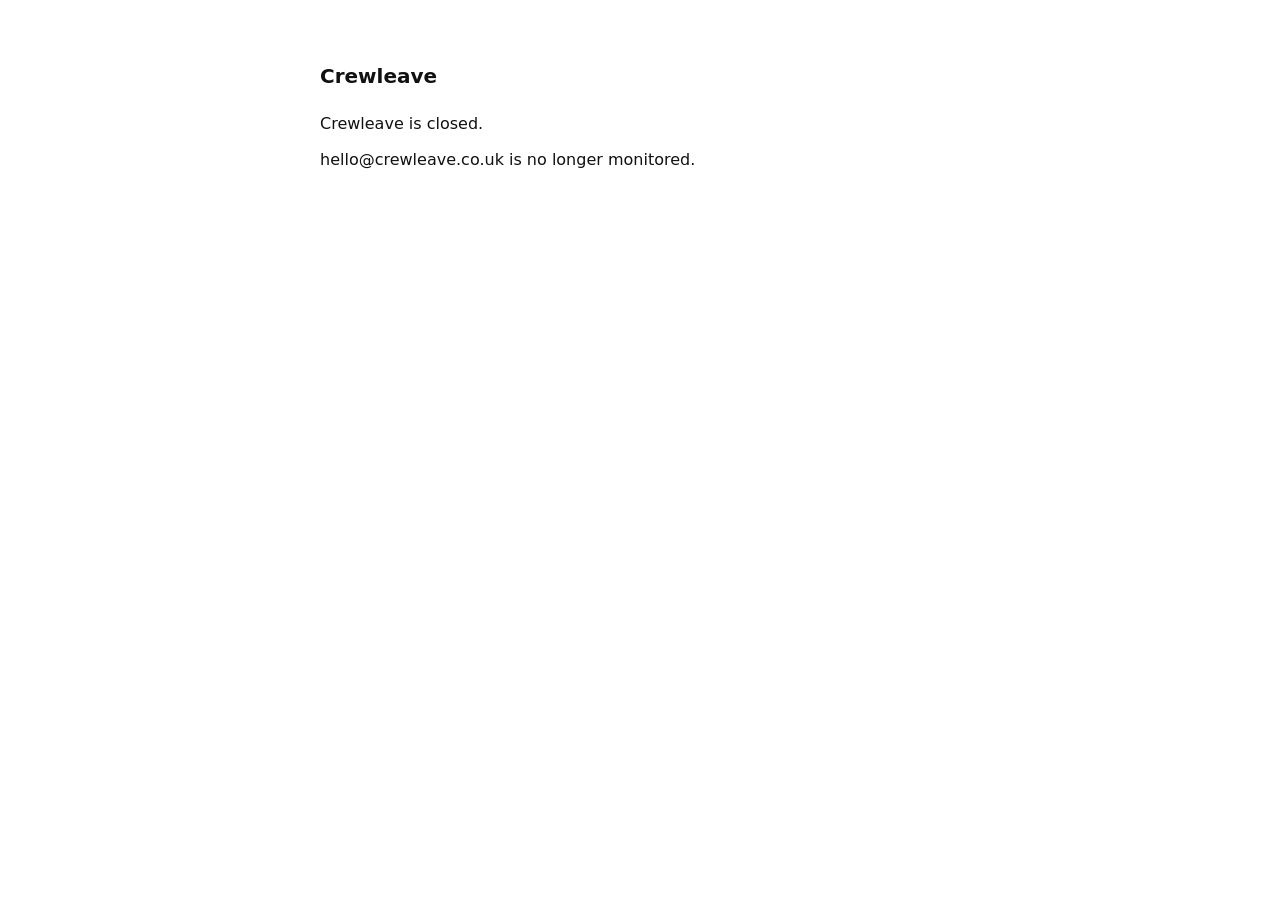
==== commit 54e30dcd: "Take the public site offline. Replace product pages with a closed notice and blank the social previe" ====
--- a/index.html
+++ b/index.html
@@ -3,237 +3,45 @@
 <head>
   <meta charset="utf-8" />
   <meta name="viewport" content="width=device-width, initial-scale=1" />
-  <title>Crewleave — Off, sick and overtime in the WhatsApp you already use.</title>
-  <meta name="description" content="Staff write “off Friday”, “sick today”, or “2 hours OT”. You tap yes. We post who’s off and sick this week in the group. £29 / month, whole company. First month free." />
+  <title>Crewleave</title>
+  <meta name="description" content="Crewleave is closed." />
+  <meta name="robots" content="noindex" />
   <meta name="theme-color" content="#ffffff" />
   <link rel="canonical" href="https://crewleave.co.uk/" />
   <link rel="icon" href="/favicon.svg" type="image/svg+xml" />
-  <link rel="apple-touch-icon" href="/apple-touch-icon.png" />
   <meta property="og:type" content="website" />
   <meta property="og:site_name" content="Crewleave" />
-  <meta property="og:title" content="Crewleave — Off, sick and overtime in the WhatsApp you already use." />
-  <meta property="og:description" content="Staff write “off Friday”, “sick today”, or “2 hours OT”. You tap yes. We post who’s off and sick this week in the group. £29 / month, whole company. First month free." />
+  <meta property="og:title" content="Crewleave" />
+  <meta property="og:description" content="Crewleave is closed." />
   <meta property="og:url" content="https://crewleave.co.uk/" />
-  <meta property="og:image" content="https://crewleave.co.uk/og.png" />
-  <meta property="og:locale" content="en_GB" />
-  <meta name="twitter:card" content="summary_large_image" />
-  <meta name="twitter:title" content="Crewleave — Off, sick and overtime in the WhatsApp you already use." />
-  <meta name="twitter:description" content="Staff write “off Friday”, “sick today”, or “2 hours OT”. You tap yes. We post who’s off and sick this week in the group. £29 / month, whole company. First month free." />
-  <meta name="twitter:image" content="https://crewleave.co.uk/og.png" />
-  <link rel="stylesheet" href="styles.css" />
+  <style>
+    html, body {
+      margin: 0;
+      background: #ffffff;
+      color: #111111;
+      font-family: system-ui, -apple-system, sans-serif;
+    }
+    main {
+      max-width: 40rem;
+      margin: 4rem auto;
+      padding: 0 1.5rem;
+    }
+    h1 {
+      font-size: 1.25rem;
+      font-weight: 600;
+      margin: 0 0 1.5rem;
+    }
+    p {
+      margin: 0 0 0.75rem;
+      line-height: 1.5;
+    }
+  </style>
 </head>
 <body>
-  <a class="skip" href="#main">Skip to content</a>
-  <header class="site-header">
-    <div class="wrap header-inner">
-      <a class="mark" href="/">Crewleave</a>
-      <nav class="site-nav" aria-label="Primary">
-        <a href="/" aria-current="page">Home</a><span class="sep" aria-hidden="true"> · </span>
-        <a href="/faq.html">FAQ</a><span class="sep" aria-hidden="true"> · </span>
-        <a href="/contact.html">Contact</a><span class="sep" aria-hidden="true"> · </span>
-        <a href="/privacy.html">Privacy</a>
-      </nav>
-      <a class="price-pill" href="#price">£29 / month</a>
-    </div>
-  </header>
-
-  <main id="main">
-    <section class="hero">
-      <div class="wrap hero-grid">
-        <div class="hero-copy">
-          <h1>Off, sick and overtime in the WhatsApp you already use.</h1>
-          <p class="lede">Staff write “off Friday”, “sick today”, or “2 hours OT”. You tap yes. We post who’s off and sick this week in the group.</p>
-          <p class="offer">£29 / month, whole company. First month free.</p>
-          <a class="cta" href="mailto:hello@crewleave.co.uk">Email hello@crewleave.co.uk to get set up.</a>
-          <p class="cta-note">We’ll add the number that week.</p>
-        </div>
-
-        <figure class="hero-mocks" aria-label="Example WhatsApp thread and manager board">
-          <div class="mocks">
-            <div class="device" aria-label="Example group thread">
-              <div class="device-frame">
-                <div class="device-ear" aria-hidden="true"></div>
-                <div class="device-screen">
-                  <div class="device-status" aria-hidden="true">
-                    <span>09:41</span>
-                    <span class="device-status-icons">
-                      <i></i><i></i><i></i>
-                    </span>
-                  </div>
-                  <div class="chat-bar">
-                    <span class="chat-back" aria-hidden="true"></span>
-                    <span class="chat-avatar" aria-hidden="true">K</span>
-                    <div class="chat-names">
-                      <div class="chat-title">Kitchen crew</div>
-                      <div class="chat-sub">5 participants</div>
-                    </div>
-                  </div>
-                  <div class="thread">
-                    <p class="bubble in"><span class="who">J. Patel</span>off Friday 12 Jun</p>
-                    <p class="bubble out"><span class="who">You</span>yes</p>
-                    <p class="bubble in"><span class="who">S. Reid</span>sick today</p>
-                    <p class="bubble out"><span class="who">You</span>yes</p>
-                    <p class="bubble in"><span class="who">M. Ojo</span>2 hours OT</p>
-                    <p class="bubble out"><span class="who">You</span>yes</p>
-                    <p class="bubble post"><span class="who">Crewleave</span>This week — off: J. Patel, Friday. Sick: S. Reid.</p>
-                  </div>
-                </div>
-                <div class="device-home" aria-hidden="true"></div>
-              </div>
-            </div>
-
-            <div class="board" aria-label="Example manager board">
-              <div class="board-chrome" aria-hidden="true">
-                <i></i><i></i><i></i>
-              </div>
-              <div class="board-bar">
-                <div class="board-brand">
-                  <span class="board-mark" aria-hidden="true">C</span>
-                  <span>Crewleave</span>
-                </div>
-                <div class="board-meta">
-                  <span class="board-crew">Kitchen</span>
-                  <span class="board-dates">8–14 Jun</span>
-                </div>
-              </div>
-
-              <section class="board-block">
-                <h2>This week</h2>
-                <div class="week-strip" role="list">
-                  <div class="week-cell" role="listitem">
-                    <span class="dow">Mon</span>
-                    <span class="dom">8</span>
-                  </div>
-                  <div class="week-cell" role="listitem">
-                    <span class="dow">Tue</span>
-                    <span class="dom">9</span>
-                  </div>
-                  <div class="week-cell is-sick" role="listitem">
-                    <span class="dow">Wed</span>
-                    <span class="dom">10</span>
-                    <span class="chip chip-sick">S. Reid</span>
-                    <span class="kind">sick</span>
-                  </div>
-                  <div class="week-cell" role="listitem">
-                    <span class="dow">Thu</span>
-                    <span class="dom">11</span>
-                  </div>
-                  <div class="week-cell is-off" role="listitem">
-                    <span class="dow">Fri</span>
-                    <span class="dom">12</span>
-                    <span class="chip chip-off">J. Patel</span>
-                    <span class="kind">off</span>
-                  </div>
-                  <div class="week-cell" role="listitem">
-                    <span class="dow">Sat</span>
-                    <span class="dom">13</span>
-                  </div>
-                  <div class="week-cell" role="listitem">
-                    <span class="dow">Sun</span>
-                    <span class="dom">14</span>
-                  </div>
-                </div>
-              </section>
-
-              <section class="board-block">
-                <h2>Approvals <span>1 pending</span></h2>
-                <div class="approval">
-                  <div class="approval-copy">
-                    <p class="approval-name">K. Shaw</p>
-                    <p class="approval-ask">off Friday 19 Jun</p>
-                  </div>
-                  <div class="approval-actions">
-                    <span class="btn-yes">Yes</span>
-                    <span class="btn-no">No</span>
-                  </div>
-                </div>
-              </section>
-
-              <section class="board-block board-ot">
-                <h2>Overtime this week</h2>
-                <ul class="ot-rows">
-                  <li>
-                    <span>M. Ojo</span>
-                    <span class="ot-h">2h</span>
-                  </li>
-                  <li>
-                    <span>L. Chen</span>
-                    <span class="ot-h">1.5h</span>
-                  </li>
-                </ul>
-              </section>
-            </div>
-          </div>
-          <figcaption>Example only. Not a real company.</figcaption>
-        </figure>
-      </div>
-    </section>
-
-    <section class="band" aria-labelledby="how-title">
-      <div class="wrap">
-        <h2 id="how-title">How it works</h2>
-        <ol class="steps">
-          <li>
-            <span class="num" aria-hidden="true">1</span>
-            <p>You email us. We add a Crewleave number to the crew WhatsApp group that week.</p>
-          </li>
-          <li>
-            <span class="num" aria-hidden="true">2</span>
-            <p>Someone writes “off Friday”, “sick today”, or “2 hours OT”. You reply yes or no in the same thread. No login for staff.</p>
-          </li>
-          <li>
-            <span class="num" aria-hidden="true">3</span>
-            <p>We post who’s off and sick this week in the group. You get a board: approvals, the week, overtime hours, the six-year holiday record. Export CSV.</p>
-          </li>
-        </ol>
-      </div>
-    </section>
-
-    <section class="band who-band" aria-labelledby="who-title">
-      <div class="wrap who">
-        <h2 id="who-title">Who it’s for</h2>
-        <p>Commercial cleaners, pubs, kitchens, and facilities crews who already run the week in a WhatsApp group.</p>
-      </div>
-    </section>
-
-    <section class="band" aria-labelledby="why-title">
-      <div class="wrap">
-        <h2 id="why-title">Why Crewleave</h2>
-        <div class="why-strip">
-          <article class="why-card">
-            <span class="why-n">1</span>
-            <p>They write it in the group you already run. Off, sick, overtime.</p>
-          </article>
-          <article class="why-card">
-            <span class="why-n">2</span>
-            <p>You tap yes. Staff never log in.</p>
-          </article>
-          <article class="why-card">
-            <span class="why-n">3</span>
-            <p>The group sees who’s off and sick this week.</p>
-          </article>
-          <article class="why-card">
-            <span class="why-n">4</span>
-            <p>One price for the whole company — not a seat each.</p>
-          </article>
-        </div>
-      </div>
-    </section>
-
-    <section class="price-band" id="price" aria-labelledby="price-title">
-      <div class="wrap price-inner">
-        <h2 id="price-title">£29 <span>/ month, whole company</span></h2>
-        <p class="price-terms">First month free. Then £29. Part-timers don’t change the bill. Cancel anytime.</p>
-        <a class="cta cta-light" href="mailto:hello@crewleave.co.uk">Email hello@crewleave.co.uk to get set up.</a>
-        <p class="price-note">We’ll add the number that week.</p>
-      </div>
-    </section>
+  <main>
+    <h1>Crewleave</h1>
+    <p>Crewleave is closed.</p>
+    <p>hello@crewleave.co.uk is no longer monitored.</p>
   </main>
-
-  <footer class="site-footer">
-    <div class="wrap">
-      <p><a href="mailto:hello@crewleave.co.uk">hello@crewleave.co.uk</a> — We don’t give employment-law advice.</p>
-    </div>
-  </footer>
 </body>
 </html>
